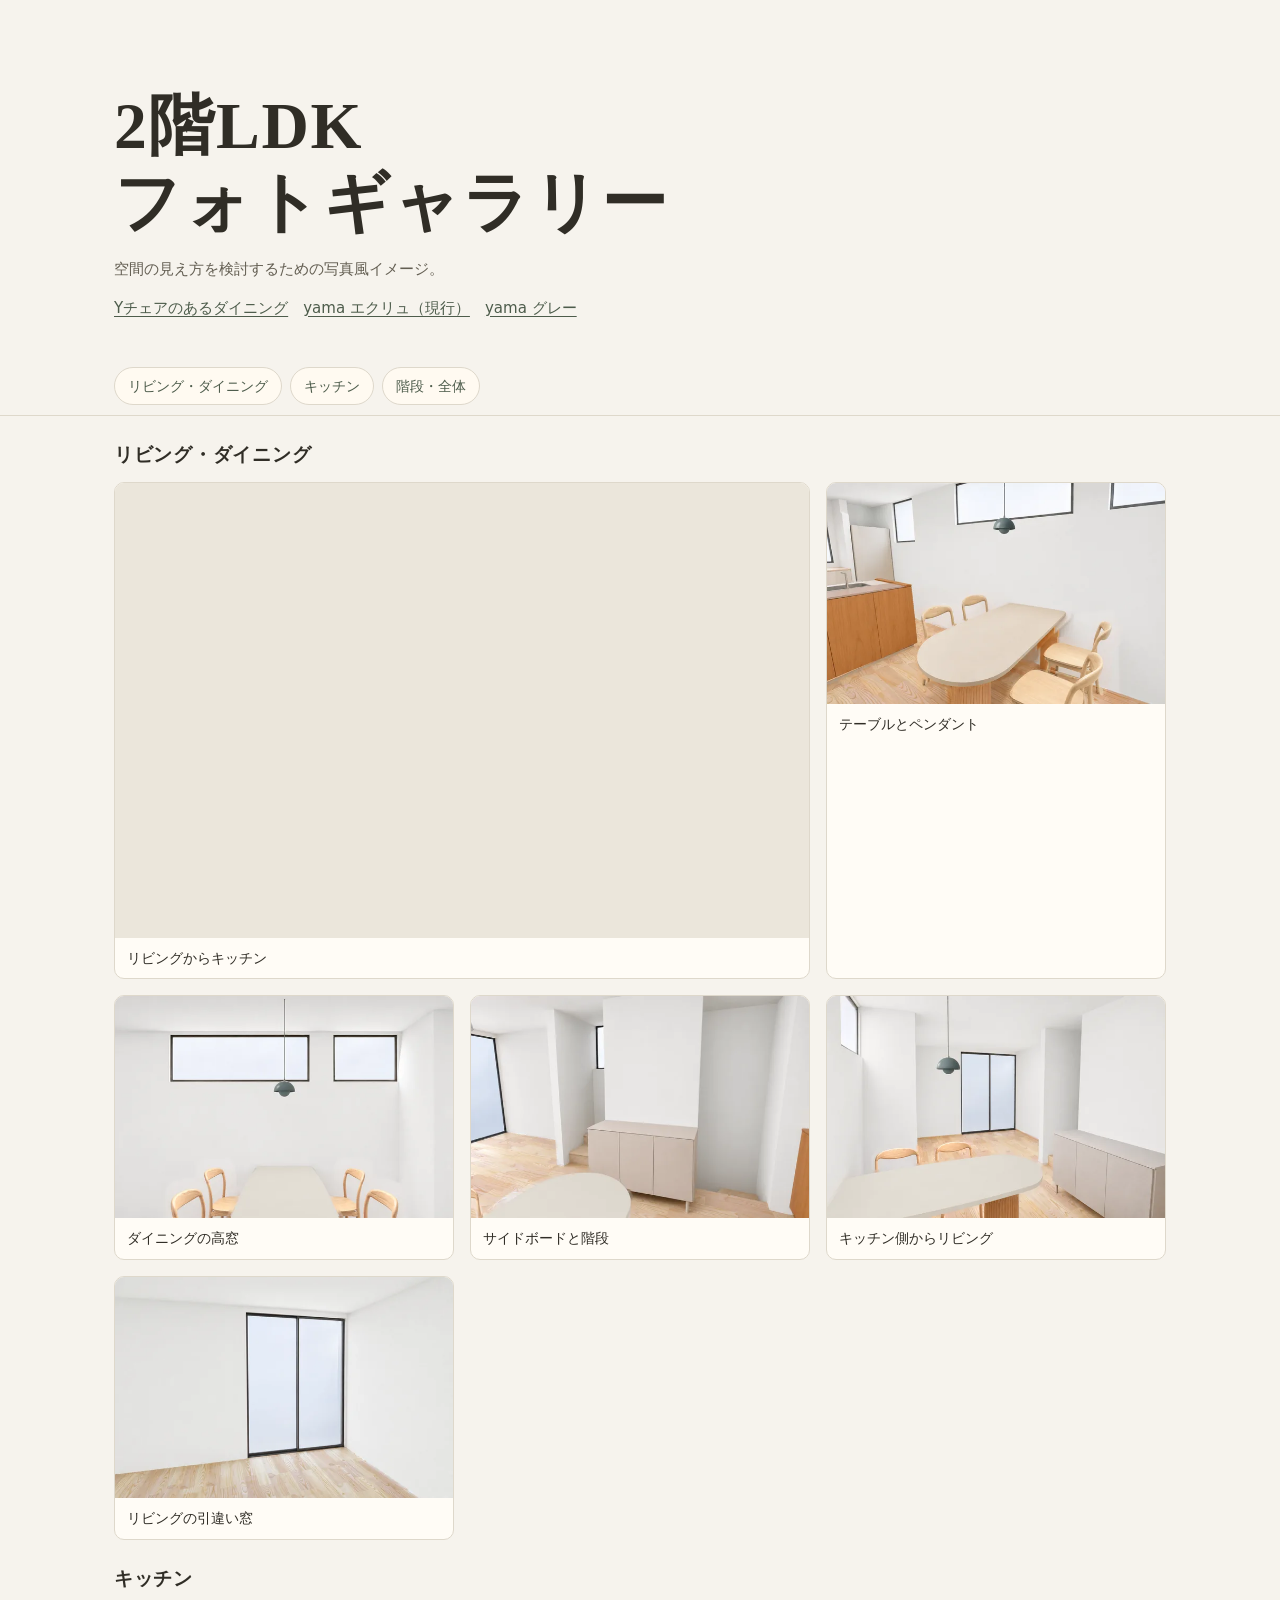
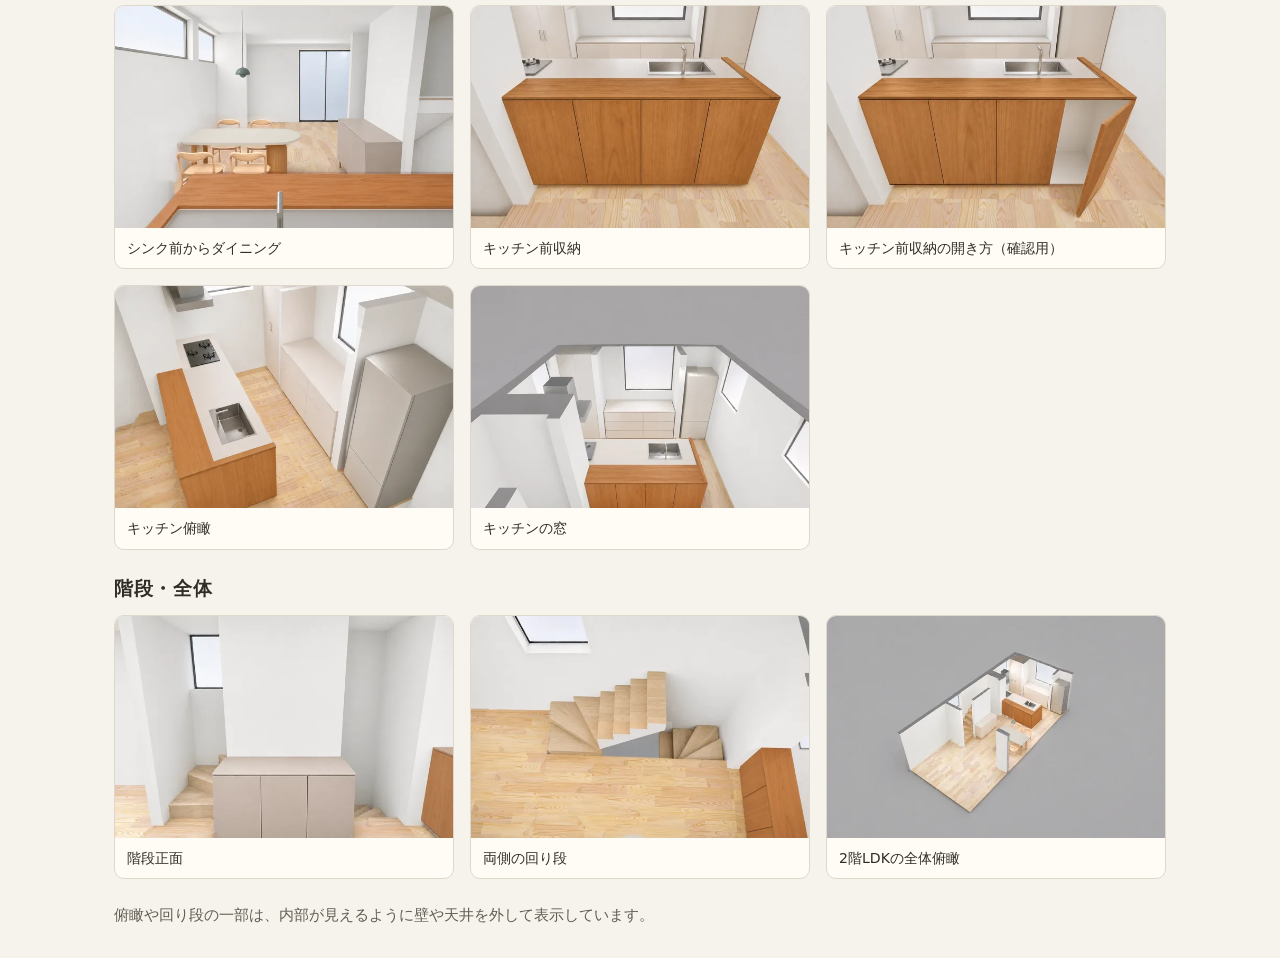
==== index.html @ 82edb45b "ペンダントの材質をエクリュ・グレー各5画角に反映" ====
<!doctype html>
<html lang="ja">
<head>
  <meta charset="utf-8">
  <meta name="viewport" content="width=device-width, initial-scale=1">
  <meta name="description" content="2階LDKの写真風イメージを、リビング・ダイニング、キッチン、階段の視点から見るギャラリー。">
  <meta name="theme-color" content="#f6f3ed">
  <title>2階LDK フォトギャラリー</title>
  <link rel="stylesheet" href="site.css?v=a948c2a">
  <script src="gallery.js" defer></script>
</head>
<body>
  <header class="intro">
    <h1>2階LDK<br>フォトギャラリー</h1>
    <p>空間の見え方を検討するための写真風イメージ。</p>
    <p><a href="y-chair.html">Yチェアのあるダイニング</a>　<a href="yama.html">yama エクリュ（現行）</a>　<a href="yama-gray.html">yama グレー</a></p>
  </header>
  <nav aria-label="ギャラリーの分類">
    <a href="#living">リビング・ダイニング</a>
    <a href="#kitchen">キッチン</a>
    <a href="#stairs">階段・全体</a>
  </nav>
  <main>
    <section id="living" aria-labelledby="living-title"><h2 id="living-title">リビング・ダイニング</h2><div class="cards"><a class="card card--feature" href="images/living.webp?v=220b1ce" data-photo="リビングからキッチン"><img src="images/living-small.webp?v=220b1ce" srcset="images/living-small.webp?v=220b1ce 640w, images/living.webp?v=220b1ce 1440w" sizes="(max-width: 560px) calc(100vw - 32px), (max-width: 850px) 91vw, 700px" width="640" height="420" alt="リビングからキッチン" fetchpriority="high" decoding="async"><span>リビングからキッチン</span></a>
<a class="card" href="images/dining-table.webp?v=220b1ce" data-photo="テーブルとペンダント"><img src="images/dining-table-small.webp?v=220b1ce" srcset="images/dining-table-small.webp?v=220b1ce 640w, images/dining-table.webp?v=220b1ce 1440w" sizes="(max-width: 560px) calc(100vw - 32px), (max-width: 850px) 47vw, 360px" width="640" height="420" alt="テーブルとペンダント" loading="lazy" decoding="async"><span>テーブルとペンダント</span></a>
<a class="card" href="images/dining-windows.webp?v=220b1ce" data-photo="ダイニングの高窓"><img src="images/dining-windows-small.webp?v=220b1ce" srcset="images/dining-windows-small.webp?v=220b1ce 640w, images/dining-windows.webp?v=220b1ce 1440w" sizes="(max-width: 560px) calc(100vw - 32px), (max-width: 850px) 47vw, 360px" width="640" height="420" alt="ダイニングの高窓" loading="lazy" decoding="async"><span>ダイニングの高窓</span></a>
<a class="card" href="images/dining-stairwall.webp?v=a3d32e4" data-photo="サイドボードと階段"><img src="images/dining-stairwall-small.webp?v=a3d32e4" srcset="images/dining-stairwall-small.webp?v=a3d32e4 640w, images/dining-stairwall.webp?v=a3d32e4 1440w" sizes="(max-width: 560px) calc(100vw - 32px), (max-width: 850px) 47vw, 360px" width="640" height="420" alt="サイドボードと階段" loading="lazy" decoding="async"><span>サイドボードと階段</span></a>
<a class="card" href="images/dining-reverse.webp?v=220b1ce" data-photo="キッチン側からリビング"><img src="images/dining-reverse-small.webp?v=220b1ce" srcset="images/dining-reverse-small.webp?v=220b1ce 640w, images/dining-reverse.webp?v=220b1ce 1440w" sizes="(max-width: 560px) calc(100vw - 32px), (max-width: 850px) 47vw, 360px" width="640" height="420" alt="キッチン側からリビング" loading="lazy" decoding="async"><span>キッチン側からリビング</span></a>
<a class="card" href="images/living-window.webp?v=08a12d5" data-photo="リビングの引違い窓"><img src="images/living-window-small.webp?v=08a12d5" srcset="images/living-window-small.webp?v=08a12d5 640w, images/living-window.webp?v=08a12d5 1440w" sizes="(max-width: 560px) calc(100vw - 32px), (max-width: 850px) 47vw, 360px" width="640" height="420" alt="リビングの引違い窓" loading="lazy" decoding="async"><span>リビングの引違い窓</span></a></div></section>
<section id="kitchen" aria-labelledby="kitchen-title"><h2 id="kitchen-title">キッチン</h2><div class="cards"><a class="card" href="images/from-sink.webp?v=220b1ce" data-photo="シンク前からダイニング"><img src="images/from-sink-small.webp?v=220b1ce" srcset="images/from-sink-small.webp?v=220b1ce 640w, images/from-sink.webp?v=220b1ce 1440w" sizes="(max-width: 560px) calc(100vw - 32px), (max-width: 850px) 47vw, 360px" width="640" height="420" alt="シンク前からダイニング" loading="lazy" decoding="async"><span>シンク前からダイニング</span></a>
<a class="card" href="images/front-storage.webp?v=08a12d5" data-photo="キッチン前収納"><img src="images/front-storage-small.webp?v=08a12d5" srcset="images/front-storage-small.webp?v=08a12d5 640w, images/front-storage.webp?v=08a12d5 1440w" sizes="(max-width: 560px) calc(100vw - 32px), (max-width: 850px) 47vw, 360px" width="640" height="420" alt="キッチン前収納" loading="lazy" decoding="async"><span>キッチン前収納</span></a>
<a class="card" href="images/front-storage-open.webp?v=08a12d5" data-photo="キッチン前収納の開き方（確認用）"><img src="images/front-storage-open-small.webp?v=08a12d5" srcset="images/front-storage-open-small.webp?v=08a12d5 640w, images/front-storage-open.webp?v=08a12d5 1440w" sizes="(max-width: 560px) calc(100vw - 32px), (max-width: 850px) 47vw, 360px" width="640" height="420" alt="キッチン前収納の開き方（確認用）" loading="lazy" decoding="async"><span>キッチン前収納の開き方（確認用）</span></a>
<a class="card" href="images/kitchen-overhead.webp?v=08a12d5" data-photo="キッチン俯瞰"><img src="images/kitchen-overhead-small.webp?v=08a12d5" srcset="images/kitchen-overhead-small.webp?v=08a12d5 640w, images/kitchen-overhead.webp?v=08a12d5 1440w" sizes="(max-width: 560px) calc(100vw - 32px), (max-width: 850px) 47vw, 360px" width="640" height="420" alt="キッチン俯瞰" loading="lazy" decoding="async"><span>キッチン俯瞰</span></a>
<a class="card" href="images/kitchen-windows.webp?v=08a12d5" data-photo="キッチンの窓"><img src="images/kitchen-windows-small.webp?v=08a12d5" srcset="images/kitchen-windows-small.webp?v=08a12d5 640w, images/kitchen-windows.webp?v=08a12d5 1440w" sizes="(max-width: 560px) calc(100vw - 32px), (max-width: 850px) 47vw, 360px" width="640" height="420" alt="キッチンの窓" loading="lazy" decoding="async"><span>キッチンの窓</span></a></div></section>
<section id="stairs" aria-labelledby="stairs-title"><h2 id="stairs-title">階段・全体</h2><div class="cards"><a class="card" href="images/stairs-front.webp?v=08a12d5" data-photo="階段正面"><img src="images/stairs-front-small.webp?v=08a12d5" srcset="images/stairs-front-small.webp?v=08a12d5 640w, images/stairs-front.webp?v=08a12d5 1440w" sizes="(max-width: 560px) calc(100vw - 32px), (max-width: 850px) 47vw, 360px" width="640" height="420" alt="階段正面" loading="lazy" decoding="async"><span>階段正面</span></a>
<a class="card" href="images/both-stair-turns.webp?v=a3d32e4" data-photo="両側の回り段"><img src="images/both-stair-turns-small.webp?v=a3d32e4" srcset="images/both-stair-turns-small.webp?v=a3d32e4 640w, images/both-stair-turns.webp?v=a3d32e4 1440w" sizes="(max-width: 560px) calc(100vw - 32px), (max-width: 850px) 47vw, 360px" width="640" height="420" alt="両側の回り段" loading="lazy" decoding="async"><span>両側の回り段</span></a>
<a class="card" href="images/overview.webp?v=a3d32e4" data-photo="2階LDKの全体俯瞰"><img src="images/overview-small.webp?v=a3d32e4" srcset="images/overview-small.webp?v=a3d32e4 640w, images/overview.webp?v=a3d32e4 1440w" sizes="(max-width: 560px) calc(100vw - 32px), (max-width: 850px) 47vw, 360px" width="640" height="420" alt="2階LDKの全体俯瞰" loading="lazy" decoding="async"><span>2階LDKの全体俯瞰</span></a></div></section>
  </main>
  <footer>俯瞰や回り段の一部は、内部が見えるように壁や天井を外して表示しています。</footer>
  <dialog aria-labelledby="photo-title">
    <div class="lightbox-top">
      <h2 id="photo-title"></h2>
      <button type="button" id="close" aria-label="画像を閉じる" autofocus>閉じる</button>
    </div>
    <img id="large" alt="">
    <div class="lightbox-controls">
      <button type="button" id="prev" aria-label="前の画像">‹ 前へ</button>
      <output id="counter" aria-live="polite"></output>
      <button type="button" id="next" aria-label="次の画像">次へ ›</button>
    </div>
  </dialog>
</body>
</html>
---- site.css ----
:root{color-scheme:light;--paper:#f6f3ed;--ink:#302d26;--muted:#635e52;--line:#ded8cb;--accent:#4d5c4b}
*{box-sizing:border-box}
html{scroll-padding-top:75px}
body{margin:0;background:var(--paper);color:var(--ink);font:16px/1.6 system-ui,sans-serif}
.intro,main,footer{max-width:1140px;margin:auto;padding-inline:clamp(16px,4vw,44px)}
.intro{padding-top:clamp(32px,7.5vw,88px);padding-bottom:22px}
h1{font-family:"Yu Mincho","Hiragino Mincho ProN",serif;font-weight:600;font-size:clamp(2.1rem,6vw,4.1rem);line-height:1.17;letter-spacing:.025em;margin:0}
.intro p,footer{color:var(--muted);font-size:.94rem}
nav{position:sticky;top:0;z-index:1;padding:10px max(16px,calc((100vw - 1052px)/2));display:flex;gap:8px;overflow:auto;background:var(--paper);border-bottom:1px solid var(--line)}
nav a{color:var(--accent);background:#fffaf1;border:1px solid var(--line);padding:8px 13px;border-radius:999px;text-decoration:none;white-space:nowrap;font-size:.85rem;line-height:1.5}
nav a:hover,nav a:focus-visible{border-color:var(--accent)}
section{margin-top:24px}
section h2{font-size:1.16rem;letter-spacing:.04em;margin:0 0 12px}
.cards{display:grid;grid-template-columns:repeat(3,minmax(0,1fr));gap:16px}
.card{display:block;overflow:hidden;border:1px solid var(--line);border-radius:10px;background:#fffcf6;color:inherit;text-decoration:none}
.card--feature{grid-column:span 2}
.card img{display:block;width:100%;height:auto;aspect-ratio:1.525;object-fit:cover;background:#ebe6db}
.card span{display:block;padding:9px 12px;font-size:.88rem}
.card:hover,.card:focus-visible{outline:2px solid var(--accent);outline-offset:2px}
footer{padding-top:24px;padding-bottom:30px}
dialog{width:min(98vw,1100px);max-width:none;max-height:100dvh;background:#24231f;color:#fff;padding:12px;border:0;border-radius:10px}
dialog::backdrop{background:#1a1916dc}
.lightbox-top,.lightbox-controls{display:flex;align-items:center;justify-content:space-between;gap:10px}
.lightbox-top h2{font-size:1rem;margin:0}
#large{display:block;max-width:100%;max-height:calc(100dvh - 128px);width:auto;height:auto;margin:8px auto;object-fit:contain}
dialog button{padding:9px 13px;min-height:44px;border:1px solid #77736a;border-radius:6px;background:#383631;color:white;font:inherit;cursor:pointer}
dialog button:focus-visible{outline:2px solid white;outline-offset:2px}
@media(max-width:850px){.cards{grid-template-columns:repeat(2,minmax(0,1fr))}}
@media(max-width:560px){.cards{grid-template-columns:1fr;gap:12px}.card--feature{grid-column:auto}nav a{padding-inline:9px}}
.intro a{color:var(--accent);text-underline-offset:3px}
@media(min-width:561px){.cards--comparison{grid-template-columns:repeat(2,minmax(0,1fr))}}
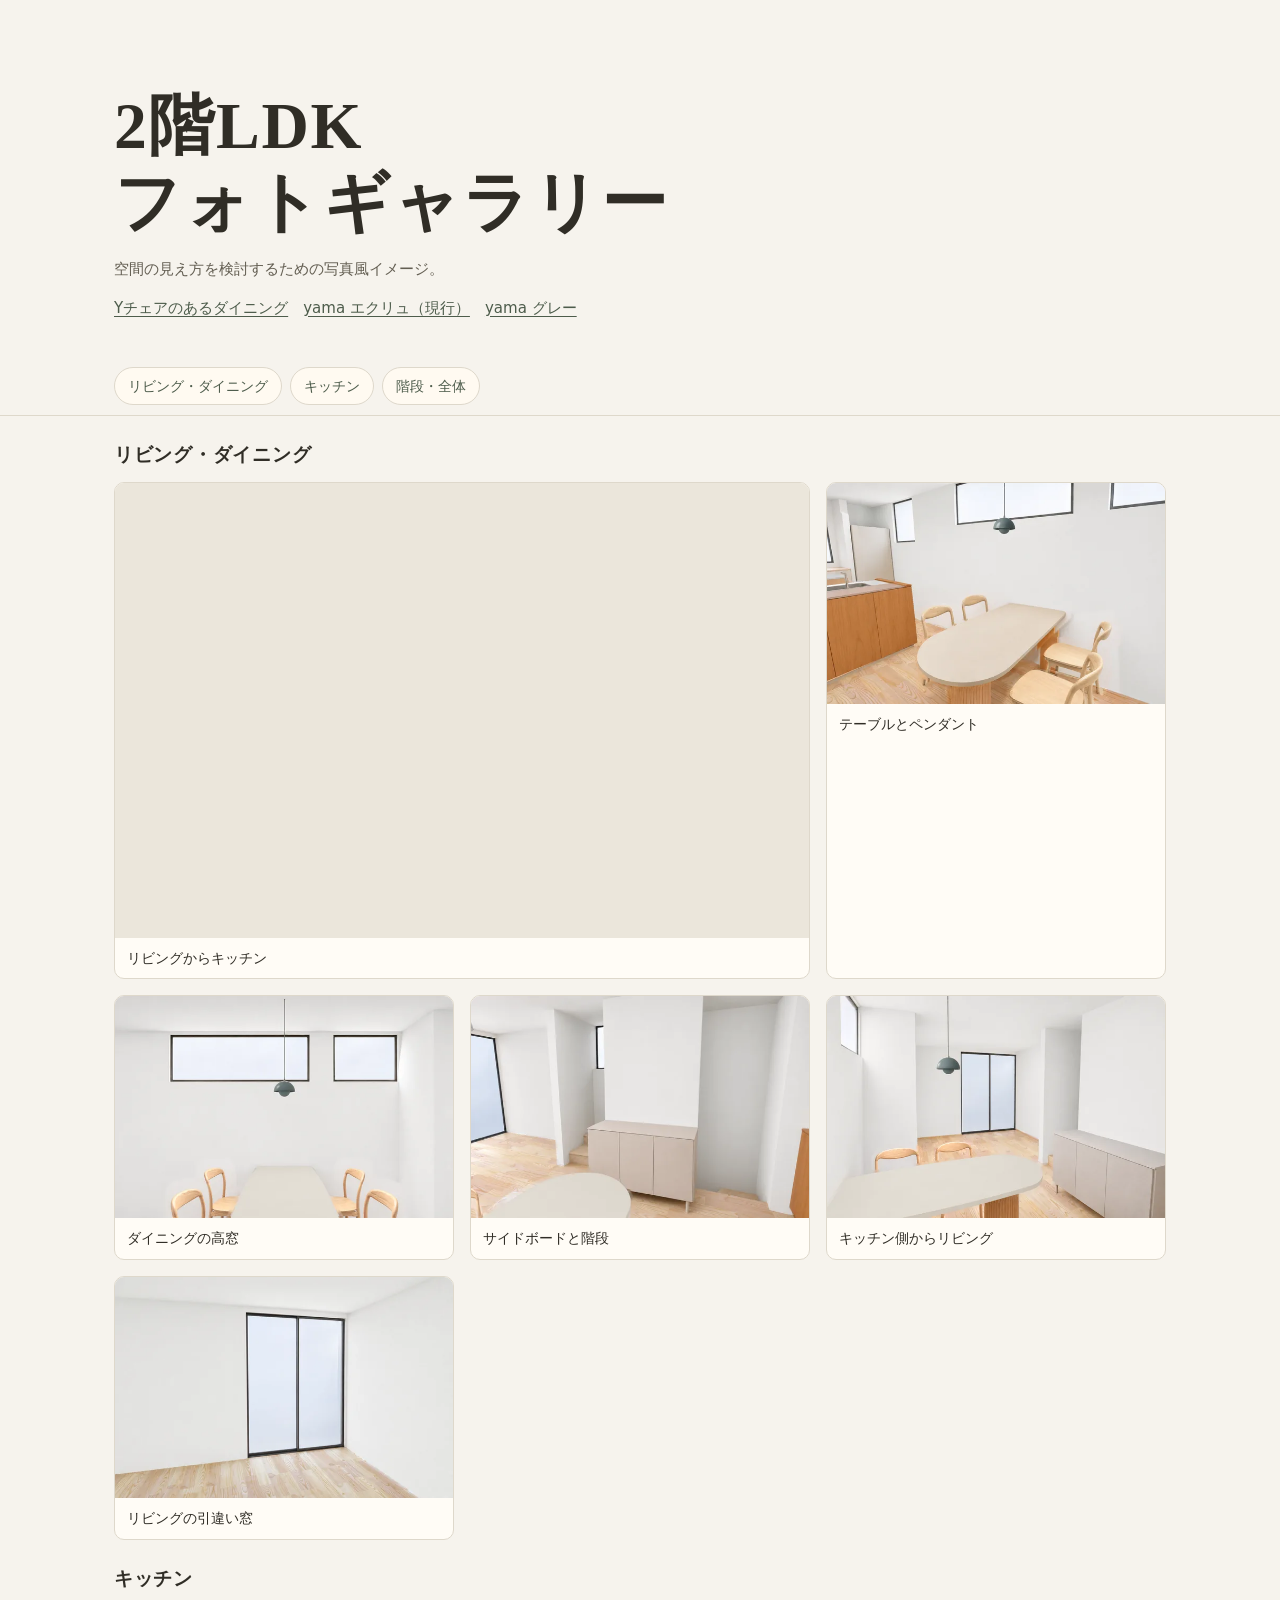
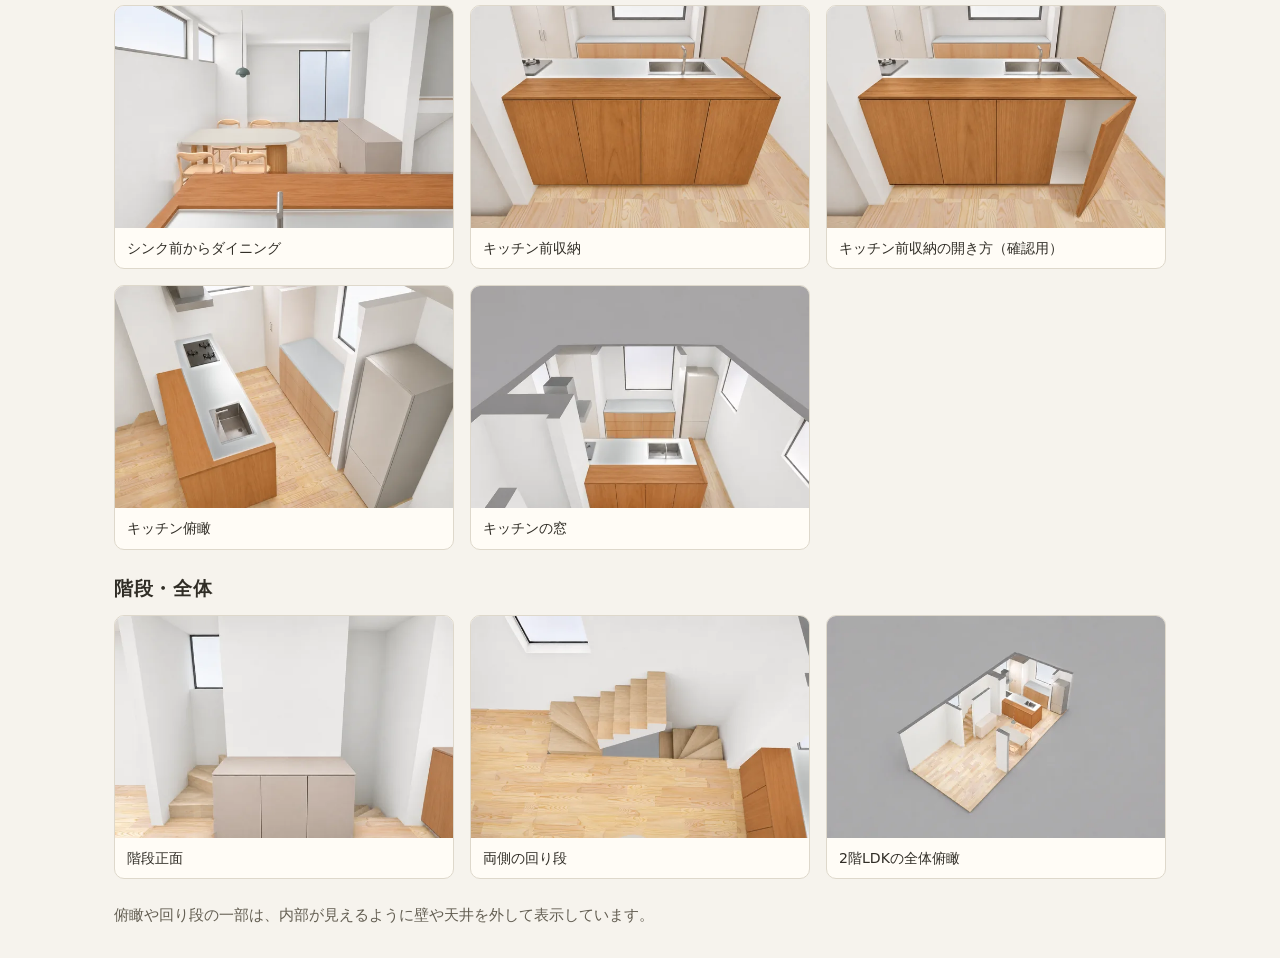
==== commit 593db0b2: "カップボード前板とステンレス天板を13枚の写真に反映" ====
--- a/index.html
+++ b/index.html
@@ -21,20 +21,20 @@
     <a href="#stairs">階段・全体</a>
   </nav>
   <main>
-    <section id="living" aria-labelledby="living-title"><h2 id="living-title">リビング・ダイニング</h2><div class="cards"><a class="card card--feature" href="images/living.webp?v=220b1ce" data-photo="リビングからキッチン"><img src="images/living-small.webp?v=220b1ce" srcset="images/living-small.webp?v=220b1ce 640w, images/living.webp?v=220b1ce 1440w" sizes="(max-width: 560px) calc(100vw - 32px), (max-width: 850px) 91vw, 700px" width="640" height="420" alt="リビングからキッチン" fetchpriority="high" decoding="async"><span>リビングからキッチン</span></a>
-<a class="card" href="images/dining-table.webp?v=220b1ce" data-photo="テーブルとペンダント"><img src="images/dining-table-small.webp?v=220b1ce" srcset="images/dining-table-small.webp?v=220b1ce 640w, images/dining-table.webp?v=220b1ce 1440w" sizes="(max-width: 560px) calc(100vw - 32px), (max-width: 850px) 47vw, 360px" width="640" height="420" alt="テーブルとペンダント" loading="lazy" decoding="async"><span>テーブルとペンダント</span></a>
+    <section id="living" aria-labelledby="living-title"><h2 id="living-title">リビング・ダイニング</h2><div class="cards"><a class="card card--feature" href="images/living.webp?v=4260cea" data-photo="リビングからキッチン"><img src="images/living-small.webp?v=4260cea" srcset="images/living-small.webp?v=4260cea 640w, images/living.webp?v=4260cea 1440w" sizes="(max-width: 560px) calc(100vw - 32px), (max-width: 850px) 91vw, 700px" width="640" height="420" alt="リビングからキッチン" fetchpriority="high" decoding="async"><span>リビングからキッチン</span></a>
+<a class="card" href="images/dining-table.webp?v=4260cea" data-photo="テーブルとペンダント"><img src="images/dining-table-small.webp?v=4260cea" srcset="images/dining-table-small.webp?v=4260cea 640w, images/dining-table.webp?v=4260cea 1440w" sizes="(max-width: 560px) calc(100vw - 32px), (max-width: 850px) 47vw, 360px" width="640" height="420" alt="テーブルとペンダント" loading="lazy" decoding="async"><span>テーブルとペンダント</span></a>
 <a class="card" href="images/dining-windows.webp?v=220b1ce" data-photo="ダイニングの高窓"><img src="images/dining-windows-small.webp?v=220b1ce" srcset="images/dining-windows-small.webp?v=220b1ce 640w, images/dining-windows.webp?v=220b1ce 1440w" sizes="(max-width: 560px) calc(100vw - 32px), (max-width: 850px) 47vw, 360px" width="640" height="420" alt="ダイニングの高窓" loading="lazy" decoding="async"><span>ダイニングの高窓</span></a>
 <a class="card" href="images/dining-stairwall.webp?v=a3d32e4" data-photo="サイドボードと階段"><img src="images/dining-stairwall-small.webp?v=a3d32e4" srcset="images/dining-stairwall-small.webp?v=a3d32e4 640w, images/dining-stairwall.webp?v=a3d32e4 1440w" sizes="(max-width: 560px) calc(100vw - 32px), (max-width: 850px) 47vw, 360px" width="640" height="420" alt="サイドボードと階段" loading="lazy" decoding="async"><span>サイドボードと階段</span></a>
 <a class="card" href="images/dining-reverse.webp?v=220b1ce" data-photo="キッチン側からリビング"><img src="images/dining-reverse-small.webp?v=220b1ce" srcset="images/dining-reverse-small.webp?v=220b1ce 640w, images/dining-reverse.webp?v=220b1ce 1440w" sizes="(max-width: 560px) calc(100vw - 32px), (max-width: 850px) 47vw, 360px" width="640" height="420" alt="キッチン側からリビング" loading="lazy" decoding="async"><span>キッチン側からリビング</span></a>
 <a class="card" href="images/living-window.webp?v=08a12d5" data-photo="リビングの引違い窓"><img src="images/living-window-small.webp?v=08a12d5" srcset="images/living-window-small.webp?v=08a12d5 640w, images/living-window.webp?v=08a12d5 1440w" sizes="(max-width: 560px) calc(100vw - 32px), (max-width: 850px) 47vw, 360px" width="640" height="420" alt="リビングの引違い窓" loading="lazy" decoding="async"><span>リビングの引違い窓</span></a></div></section>
-<section id="kitchen" aria-labelledby="kitchen-title"><h2 id="kitchen-title">キッチン</h2><div class="cards"><a class="card" href="images/from-sink.webp?v=220b1ce" data-photo="シンク前からダイニング"><img src="images/from-sink-small.webp?v=220b1ce" srcset="images/from-sink-small.webp?v=220b1ce 640w, images/from-sink.webp?v=220b1ce 1440w" sizes="(max-width: 560px) calc(100vw - 32px), (max-width: 850px) 47vw, 360px" width="640" height="420" alt="シンク前からダイニング" loading="lazy" decoding="async"><span>シンク前からダイニング</span></a>
-<a class="card" href="images/front-storage.webp?v=08a12d5" data-photo="キッチン前収納"><img src="images/front-storage-small.webp?v=08a12d5" srcset="images/front-storage-small.webp?v=08a12d5 640w, images/front-storage.webp?v=08a12d5 1440w" sizes="(max-width: 560px) calc(100vw - 32px), (max-width: 850px) 47vw, 360px" width="640" height="420" alt="キッチン前収納" loading="lazy" decoding="async"><span>キッチン前収納</span></a>
-<a class="card" href="images/front-storage-open.webp?v=08a12d5" data-photo="キッチン前収納の開き方（確認用）"><img src="images/front-storage-open-small.webp?v=08a12d5" srcset="images/front-storage-open-small.webp?v=08a12d5 640w, images/front-storage-open.webp?v=08a12d5 1440w" sizes="(max-width: 560px) calc(100vw - 32px), (max-width: 850px) 47vw, 360px" width="640" height="420" alt="キッチン前収納の開き方（確認用）" loading="lazy" decoding="async"><span>キッチン前収納の開き方（確認用）</span></a>
-<a class="card" href="images/kitchen-overhead.webp?v=08a12d5" data-photo="キッチン俯瞰"><img src="images/kitchen-overhead-small.webp?v=08a12d5" srcset="images/kitchen-overhead-small.webp?v=08a12d5 640w, images/kitchen-overhead.webp?v=08a12d5 1440w" sizes="(max-width: 560px) calc(100vw - 32px), (max-width: 850px) 47vw, 360px" width="640" height="420" alt="キッチン俯瞰" loading="lazy" decoding="async"><span>キッチン俯瞰</span></a>
-<a class="card" href="images/kitchen-windows.webp?v=08a12d5" data-photo="キッチンの窓"><img src="images/kitchen-windows-small.webp?v=08a12d5" srcset="images/kitchen-windows-small.webp?v=08a12d5 640w, images/kitchen-windows.webp?v=08a12d5 1440w" sizes="(max-width: 560px) calc(100vw - 32px), (max-width: 850px) 47vw, 360px" width="640" height="420" alt="キッチンの窓" loading="lazy" decoding="async"><span>キッチンの窓</span></a></div></section>
+<section id="kitchen" aria-labelledby="kitchen-title"><h2 id="kitchen-title">キッチン</h2><div class="cards"><a class="card" href="images/from-sink.webp?v=4260cea" data-photo="シンク前からダイニング"><img src="images/from-sink-small.webp?v=4260cea" srcset="images/from-sink-small.webp?v=4260cea 640w, images/from-sink.webp?v=4260cea 1440w" sizes="(max-width: 560px) calc(100vw - 32px), (max-width: 850px) 47vw, 360px" width="640" height="420" alt="シンク前からダイニング" loading="lazy" decoding="async"><span>シンク前からダイニング</span></a>
+<a class="card" href="images/front-storage.webp?v=4260cea" data-photo="キッチン前収納"><img src="images/front-storage-small.webp?v=4260cea" srcset="images/front-storage-small.webp?v=4260cea 640w, images/front-storage.webp?v=4260cea 1440w" sizes="(max-width: 560px) calc(100vw - 32px), (max-width: 850px) 47vw, 360px" width="640" height="420" alt="キッチン前収納" loading="lazy" decoding="async"><span>キッチン前収納</span></a>
+<a class="card" href="images/front-storage-open.webp?v=4260cea" data-photo="キッチン前収納の開き方（確認用）"><img src="images/front-storage-open-small.webp?v=4260cea" srcset="images/front-storage-open-small.webp?v=4260cea 640w, images/front-storage-open.webp?v=4260cea 1440w" sizes="(max-width: 560px) calc(100vw - 32px), (max-width: 850px) 47vw, 360px" width="640" height="420" alt="キッチン前収納の開き方（確認用）" loading="lazy" decoding="async"><span>キッチン前収納の開き方（確認用）</span></a>
+<a class="card" href="images/kitchen-overhead.webp?v=4260cea" data-photo="キッチン俯瞰"><img src="images/kitchen-overhead-small.webp?v=4260cea" srcset="images/kitchen-overhead-small.webp?v=4260cea 640w, images/kitchen-overhead.webp?v=4260cea 1440w" sizes="(max-width: 560px) calc(100vw - 32px), (max-width: 850px) 47vw, 360px" width="640" height="420" alt="キッチン俯瞰" loading="lazy" decoding="async"><span>キッチン俯瞰</span></a>
+<a class="card" href="images/kitchen-windows.webp?v=4260cea" data-photo="キッチンの窓"><img src="images/kitchen-windows-small.webp?v=4260cea" srcset="images/kitchen-windows-small.webp?v=4260cea 640w, images/kitchen-windows.webp?v=4260cea 1440w" sizes="(max-width: 560px) calc(100vw - 32px), (max-width: 850px) 47vw, 360px" width="640" height="420" alt="キッチンの窓" loading="lazy" decoding="async"><span>キッチンの窓</span></a></div></section>
 <section id="stairs" aria-labelledby="stairs-title"><h2 id="stairs-title">階段・全体</h2><div class="cards"><a class="card" href="images/stairs-front.webp?v=08a12d5" data-photo="階段正面"><img src="images/stairs-front-small.webp?v=08a12d5" srcset="images/stairs-front-small.webp?v=08a12d5 640w, images/stairs-front.webp?v=08a12d5 1440w" sizes="(max-width: 560px) calc(100vw - 32px), (max-width: 850px) 47vw, 360px" width="640" height="420" alt="階段正面" loading="lazy" decoding="async"><span>階段正面</span></a>
-<a class="card" href="images/both-stair-turns.webp?v=a3d32e4" data-photo="両側の回り段"><img src="images/both-stair-turns-small.webp?v=a3d32e4" srcset="images/both-stair-turns-small.webp?v=a3d32e4 640w, images/both-stair-turns.webp?v=a3d32e4 1440w" sizes="(max-width: 560px) calc(100vw - 32px), (max-width: 850px) 47vw, 360px" width="640" height="420" alt="両側の回り段" loading="lazy" decoding="async"><span>両側の回り段</span></a>
-<a class="card" href="images/overview.webp?v=a3d32e4" data-photo="2階LDKの全体俯瞰"><img src="images/overview-small.webp?v=a3d32e4" srcset="images/overview-small.webp?v=a3d32e4 640w, images/overview.webp?v=a3d32e4 1440w" sizes="(max-width: 560px) calc(100vw - 32px), (max-width: 850px) 47vw, 360px" width="640" height="420" alt="2階LDKの全体俯瞰" loading="lazy" decoding="async"><span>2階LDKの全体俯瞰</span></a></div></section>
+<a class="card" href="images/both-stair-turns.webp?v=4260cea" data-photo="両側の回り段"><img src="images/both-stair-turns-small.webp?v=4260cea" srcset="images/both-stair-turns-small.webp?v=4260cea 640w, images/both-stair-turns.webp?v=4260cea 1440w" sizes="(max-width: 560px) calc(100vw - 32px), (max-width: 850px) 47vw, 360px" width="640" height="420" alt="両側の回り段" loading="lazy" decoding="async"><span>両側の回り段</span></a>
+<a class="card" href="images/overview.webp?v=4260cea" data-photo="2階LDKの全体俯瞰"><img src="images/overview-small.webp?v=4260cea" srcset="images/overview-small.webp?v=4260cea 640w, images/overview.webp?v=4260cea 1440w" sizes="(max-width: 560px) calc(100vw - 32px), (max-width: 850px) 47vw, 360px" width="640" height="420" alt="2階LDKの全体俯瞰" loading="lazy" decoding="async"><span>2階LDKの全体俯瞰</span></a></div></section>
   </main>
   <footer>俯瞰や回り段の一部は、内部が見えるように壁や天井を外して表示しています。</footer>
   <dialog aria-labelledby="photo-title">
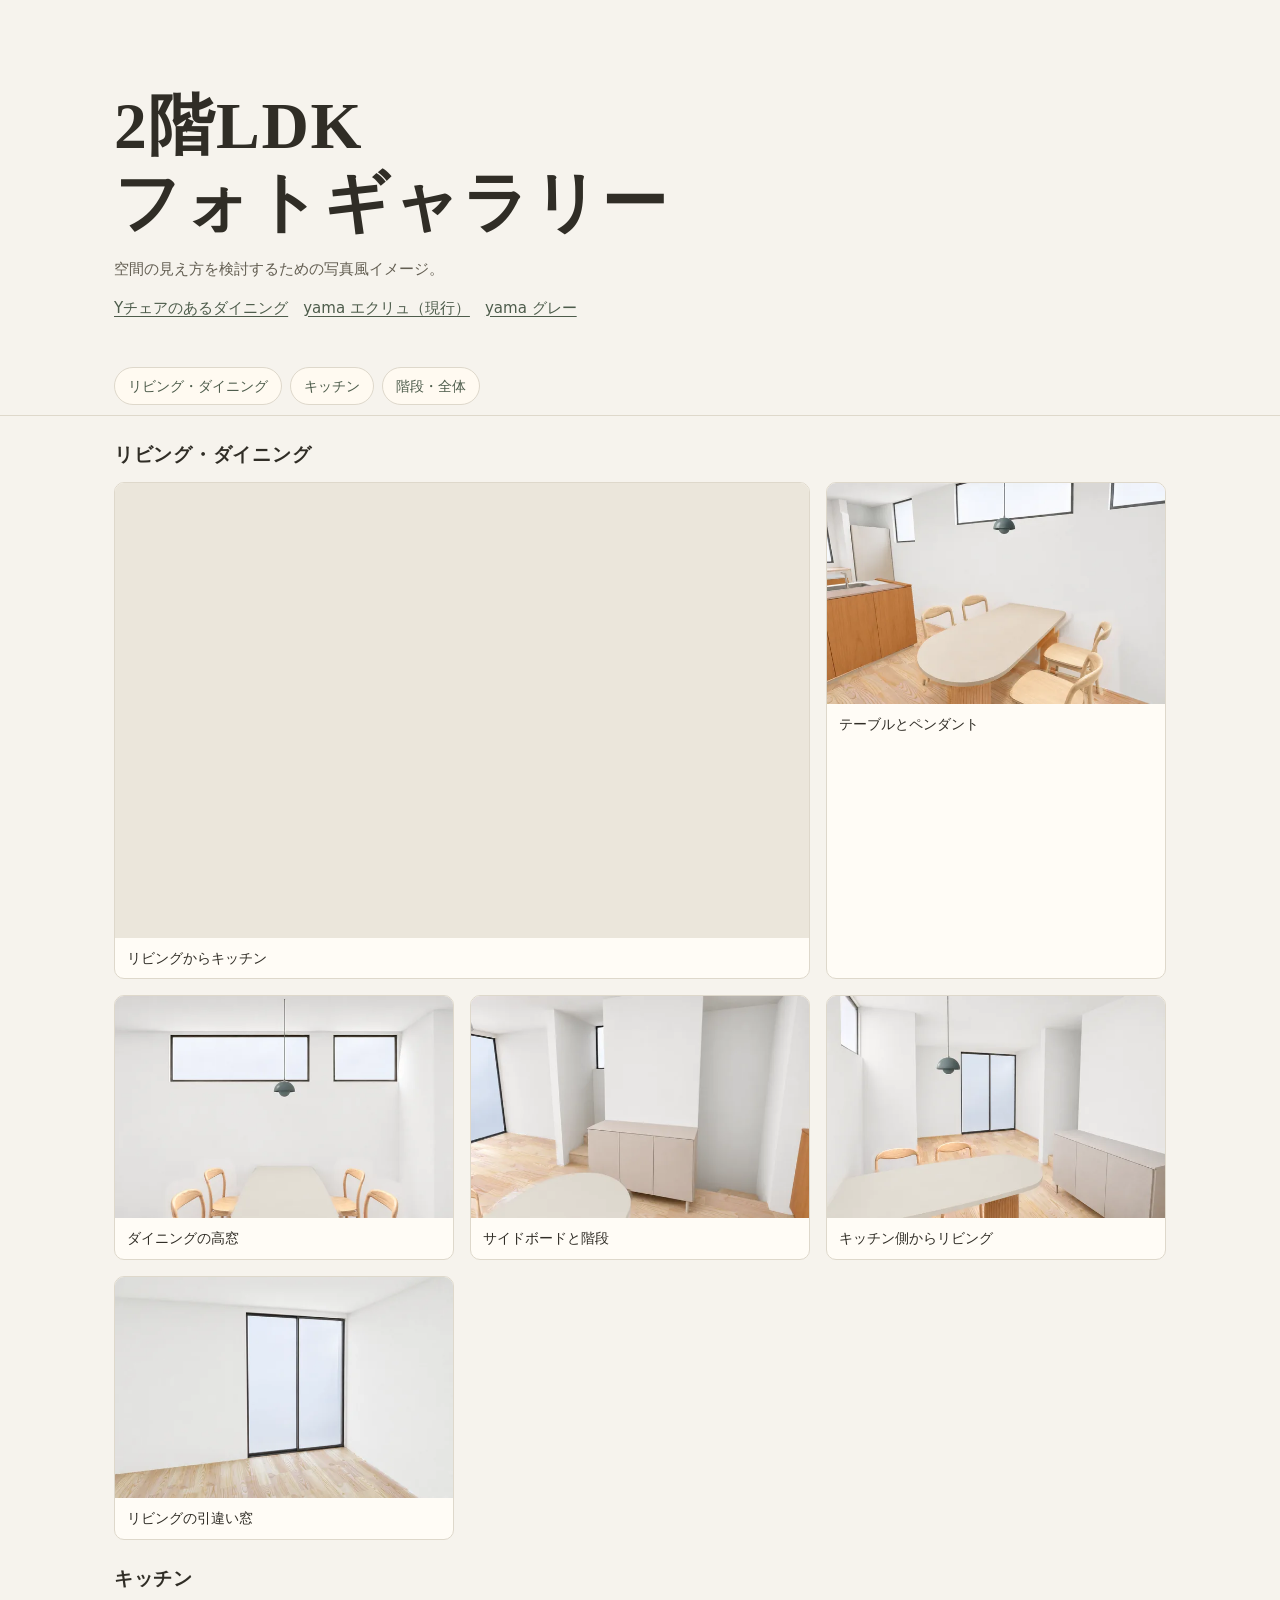
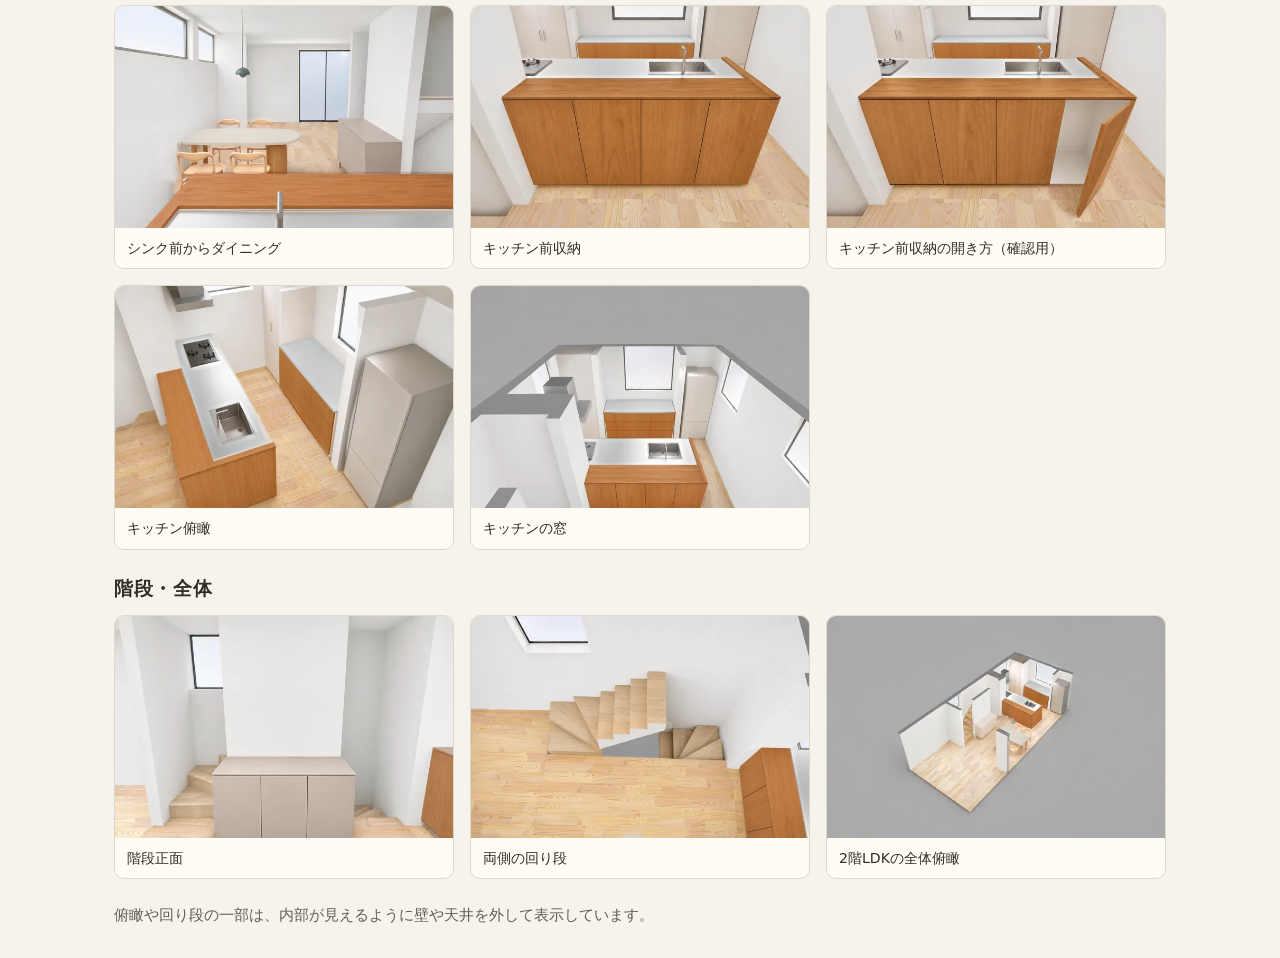
==== commit c420b2cc: "引き出し前板の木色をキッチン前収納に合わせる" ====
--- a/index.html
+++ b/index.html
@@ -21,20 +21,20 @@
     <a href="#stairs">階段・全体</a>
   </nav>
   <main>
-    <section id="living" aria-labelledby="living-title"><h2 id="living-title">リビング・ダイニング</h2><div class="cards"><a class="card card--feature" href="images/living.webp?v=4260cea" data-photo="リビングからキッチン"><img src="images/living-small.webp?v=4260cea" srcset="images/living-small.webp?v=4260cea 640w, images/living.webp?v=4260cea 1440w" sizes="(max-width: 560px) calc(100vw - 32px), (max-width: 850px) 91vw, 700px" width="640" height="420" alt="リビングからキッチン" fetchpriority="high" decoding="async"><span>リビングからキッチン</span></a>
-<a class="card" href="images/dining-table.webp?v=4260cea" data-photo="テーブルとペンダント"><img src="images/dining-table-small.webp?v=4260cea" srcset="images/dining-table-small.webp?v=4260cea 640w, images/dining-table.webp?v=4260cea 1440w" sizes="(max-width: 560px) calc(100vw - 32px), (max-width: 850px) 47vw, 360px" width="640" height="420" alt="テーブルとペンダント" loading="lazy" decoding="async"><span>テーブルとペンダント</span></a>
+    <section id="living" aria-labelledby="living-title"><h2 id="living-title">リビング・ダイニング</h2><div class="cards"><a class="card card--feature" href="images/living.webp?v=4200cea" data-photo="リビングからキッチン"><img src="images/living-small.webp?v=4200cea" srcset="images/living-small.webp?v=4200cea 640w, images/living.webp?v=4200cea 1440w" sizes="(max-width: 560px) calc(100vw - 32px), (max-width: 850px) 91vw, 700px" width="640" height="420" alt="リビングからキッチン" fetchpriority="high" decoding="async"><span>リビングからキッチン</span></a>
+<a class="card" href="images/dining-table.webp?v=4200cea" data-photo="テーブルとペンダント"><img src="images/dining-table-small.webp?v=4200cea" srcset="images/dining-table-small.webp?v=4200cea 640w, images/dining-table.webp?v=4200cea 1440w" sizes="(max-width: 560px) calc(100vw - 32px), (max-width: 850px) 47vw, 360px" width="640" height="420" alt="テーブルとペンダント" loading="lazy" decoding="async"><span>テーブルとペンダント</span></a>
 <a class="card" href="images/dining-windows.webp?v=220b1ce" data-photo="ダイニングの高窓"><img src="images/dining-windows-small.webp?v=220b1ce" srcset="images/dining-windows-small.webp?v=220b1ce 640w, images/dining-windows.webp?v=220b1ce 1440w" sizes="(max-width: 560px) calc(100vw - 32px), (max-width: 850px) 47vw, 360px" width="640" height="420" alt="ダイニングの高窓" loading="lazy" decoding="async"><span>ダイニングの高窓</span></a>
 <a class="card" href="images/dining-stairwall.webp?v=a3d32e4" data-photo="サイドボードと階段"><img src="images/dining-stairwall-small.webp?v=a3d32e4" srcset="images/dining-stairwall-small.webp?v=a3d32e4 640w, images/dining-stairwall.webp?v=a3d32e4 1440w" sizes="(max-width: 560px) calc(100vw - 32px), (max-width: 850px) 47vw, 360px" width="640" height="420" alt="サイドボードと階段" loading="lazy" decoding="async"><span>サイドボードと階段</span></a>
 <a class="card" href="images/dining-reverse.webp?v=220b1ce" data-photo="キッチン側からリビング"><img src="images/dining-reverse-small.webp?v=220b1ce" srcset="images/dining-reverse-small.webp?v=220b1ce 640w, images/dining-reverse.webp?v=220b1ce 1440w" sizes="(max-width: 560px) calc(100vw - 32px), (max-width: 850px) 47vw, 360px" width="640" height="420" alt="キッチン側からリビング" loading="lazy" decoding="async"><span>キッチン側からリビング</span></a>
 <a class="card" href="images/living-window.webp?v=08a12d5" data-photo="リビングの引違い窓"><img src="images/living-window-small.webp?v=08a12d5" srcset="images/living-window-small.webp?v=08a12d5 640w, images/living-window.webp?v=08a12d5 1440w" sizes="(max-width: 560px) calc(100vw - 32px), (max-width: 850px) 47vw, 360px" width="640" height="420" alt="リビングの引違い窓" loading="lazy" decoding="async"><span>リビングの引違い窓</span></a></div></section>
 <section id="kitchen" aria-labelledby="kitchen-title"><h2 id="kitchen-title">キッチン</h2><div class="cards"><a class="card" href="images/from-sink.webp?v=4260cea" data-photo="シンク前からダイニング"><img src="images/from-sink-small.webp?v=4260cea" srcset="images/from-sink-small.webp?v=4260cea 640w, images/from-sink.webp?v=4260cea 1440w" sizes="(max-width: 560px) calc(100vw - 32px), (max-width: 850px) 47vw, 360px" width="640" height="420" alt="シンク前からダイニング" loading="lazy" decoding="async"><span>シンク前からダイニング</span></a>
-<a class="card" href="images/front-storage.webp?v=4260cea" data-photo="キッチン前収納"><img src="images/front-storage-small.webp?v=4260cea" srcset="images/front-storage-small.webp?v=4260cea 640w, images/front-storage.webp?v=4260cea 1440w" sizes="(max-width: 560px) calc(100vw - 32px), (max-width: 850px) 47vw, 360px" width="640" height="420" alt="キッチン前収納" loading="lazy" decoding="async"><span>キッチン前収納</span></a>
-<a class="card" href="images/front-storage-open.webp?v=4260cea" data-photo="キッチン前収納の開き方（確認用）"><img src="images/front-storage-open-small.webp?v=4260cea" srcset="images/front-storage-open-small.webp?v=4260cea 640w, images/front-storage-open.webp?v=4260cea 1440w" sizes="(max-width: 560px) calc(100vw - 32px), (max-width: 850px) 47vw, 360px" width="640" height="420" alt="キッチン前収納の開き方（確認用）" loading="lazy" decoding="async"><span>キッチン前収納の開き方（確認用）</span></a>
-<a class="card" href="images/kitchen-overhead.webp?v=4260cea" data-photo="キッチン俯瞰"><img src="images/kitchen-overhead-small.webp?v=4260cea" srcset="images/kitchen-overhead-small.webp?v=4260cea 640w, images/kitchen-overhead.webp?v=4260cea 1440w" sizes="(max-width: 560px) calc(100vw - 32px), (max-width: 850px) 47vw, 360px" width="640" height="420" alt="キッチン俯瞰" loading="lazy" decoding="async"><span>キッチン俯瞰</span></a>
-<a class="card" href="images/kitchen-windows.webp?v=4260cea" data-photo="キッチンの窓"><img src="images/kitchen-windows-small.webp?v=4260cea" srcset="images/kitchen-windows-small.webp?v=4260cea 640w, images/kitchen-windows.webp?v=4260cea 1440w" sizes="(max-width: 560px) calc(100vw - 32px), (max-width: 850px) 47vw, 360px" width="640" height="420" alt="キッチンの窓" loading="lazy" decoding="async"><span>キッチンの窓</span></a></div></section>
+<a class="card" href="images/front-storage.webp?v=4200cea" data-photo="キッチン前収納"><img src="images/front-storage-small.webp?v=4200cea" srcset="images/front-storage-small.webp?v=4200cea 640w, images/front-storage.webp?v=4200cea 1440w" sizes="(max-width: 560px) calc(100vw - 32px), (max-width: 850px) 47vw, 360px" width="640" height="420" alt="キッチン前収納" loading="lazy" decoding="async"><span>キッチン前収納</span></a>
+<a class="card" href="images/front-storage-open.webp?v=4200cea" data-photo="キッチン前収納の開き方（確認用）"><img src="images/front-storage-open-small.webp?v=4200cea" srcset="images/front-storage-open-small.webp?v=4200cea 640w, images/front-storage-open.webp?v=4200cea 1440w" sizes="(max-width: 560px) calc(100vw - 32px), (max-width: 850px) 47vw, 360px" width="640" height="420" alt="キッチン前収納の開き方（確認用）" loading="lazy" decoding="async"><span>キッチン前収納の開き方（確認用）</span></a>
+<a class="card" href="images/kitchen-overhead.webp?v=4200cea" data-photo="キッチン俯瞰"><img src="images/kitchen-overhead-small.webp?v=4200cea" srcset="images/kitchen-overhead-small.webp?v=4200cea 640w, images/kitchen-overhead.webp?v=4200cea 1440w" sizes="(max-width: 560px) calc(100vw - 32px), (max-width: 850px) 47vw, 360px" width="640" height="420" alt="キッチン俯瞰" loading="lazy" decoding="async"><span>キッチン俯瞰</span></a>
+<a class="card" href="images/kitchen-windows.webp?v=4200cea" data-photo="キッチンの窓"><img src="images/kitchen-windows-small.webp?v=4200cea" srcset="images/kitchen-windows-small.webp?v=4200cea 640w, images/kitchen-windows.webp?v=4200cea 1440w" sizes="(max-width: 560px) calc(100vw - 32px), (max-width: 850px) 47vw, 360px" width="640" height="420" alt="キッチンの窓" loading="lazy" decoding="async"><span>キッチンの窓</span></a></div></section>
 <section id="stairs" aria-labelledby="stairs-title"><h2 id="stairs-title">階段・全体</h2><div class="cards"><a class="card" href="images/stairs-front.webp?v=08a12d5" data-photo="階段正面"><img src="images/stairs-front-small.webp?v=08a12d5" srcset="images/stairs-front-small.webp?v=08a12d5 640w, images/stairs-front.webp?v=08a12d5 1440w" sizes="(max-width: 560px) calc(100vw - 32px), (max-width: 850px) 47vw, 360px" width="640" height="420" alt="階段正面" loading="lazy" decoding="async"><span>階段正面</span></a>
 <a class="card" href="images/both-stair-turns.webp?v=4260cea" data-photo="両側の回り段"><img src="images/both-stair-turns-small.webp?v=4260cea" srcset="images/both-stair-turns-small.webp?v=4260cea 640w, images/both-stair-turns.webp?v=4260cea 1440w" sizes="(max-width: 560px) calc(100vw - 32px), (max-width: 850px) 47vw, 360px" width="640" height="420" alt="両側の回り段" loading="lazy" decoding="async"><span>両側の回り段</span></a>
-<a class="card" href="images/overview.webp?v=4260cea" data-photo="2階LDKの全体俯瞰"><img src="images/overview-small.webp?v=4260cea" srcset="images/overview-small.webp?v=4260cea 640w, images/overview.webp?v=4260cea 1440w" sizes="(max-width: 560px) calc(100vw - 32px), (max-width: 850px) 47vw, 360px" width="640" height="420" alt="2階LDKの全体俯瞰" loading="lazy" decoding="async"><span>2階LDKの全体俯瞰</span></a></div></section>
+<a class="card" href="images/overview.webp?v=4200cea" data-photo="2階LDKの全体俯瞰"><img src="images/overview-small.webp?v=4200cea" srcset="images/overview-small.webp?v=4200cea 640w, images/overview.webp?v=4200cea 1440w" sizes="(max-width: 560px) calc(100vw - 32px), (max-width: 850px) 47vw, 360px" width="640" height="420" alt="2階LDKの全体俯瞰" loading="lazy" decoding="async"><span>2階LDKの全体俯瞰</span></a></div></section>
   </main>
   <footer>俯瞰や回り段の一部は、内部が見えるように壁や天井を外して表示しています。</footer>
   <dialog aria-labelledby="photo-title">
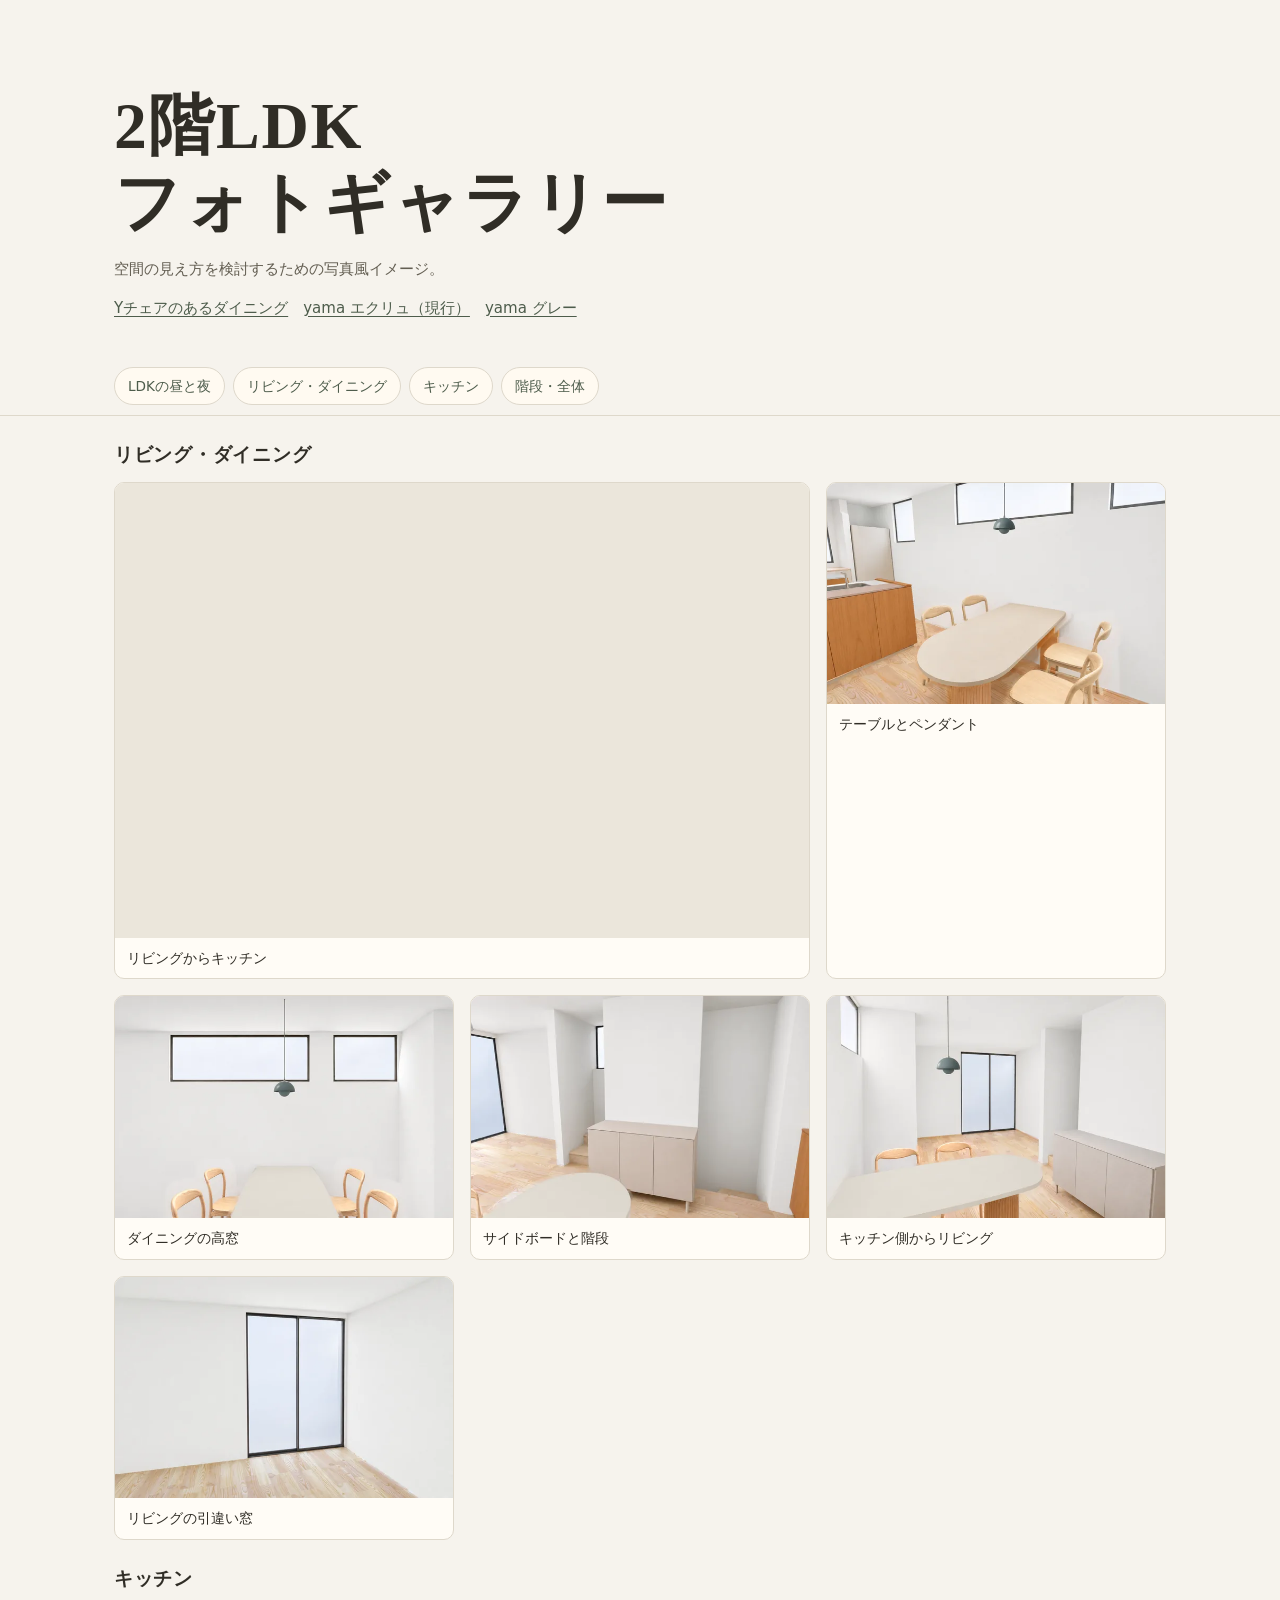
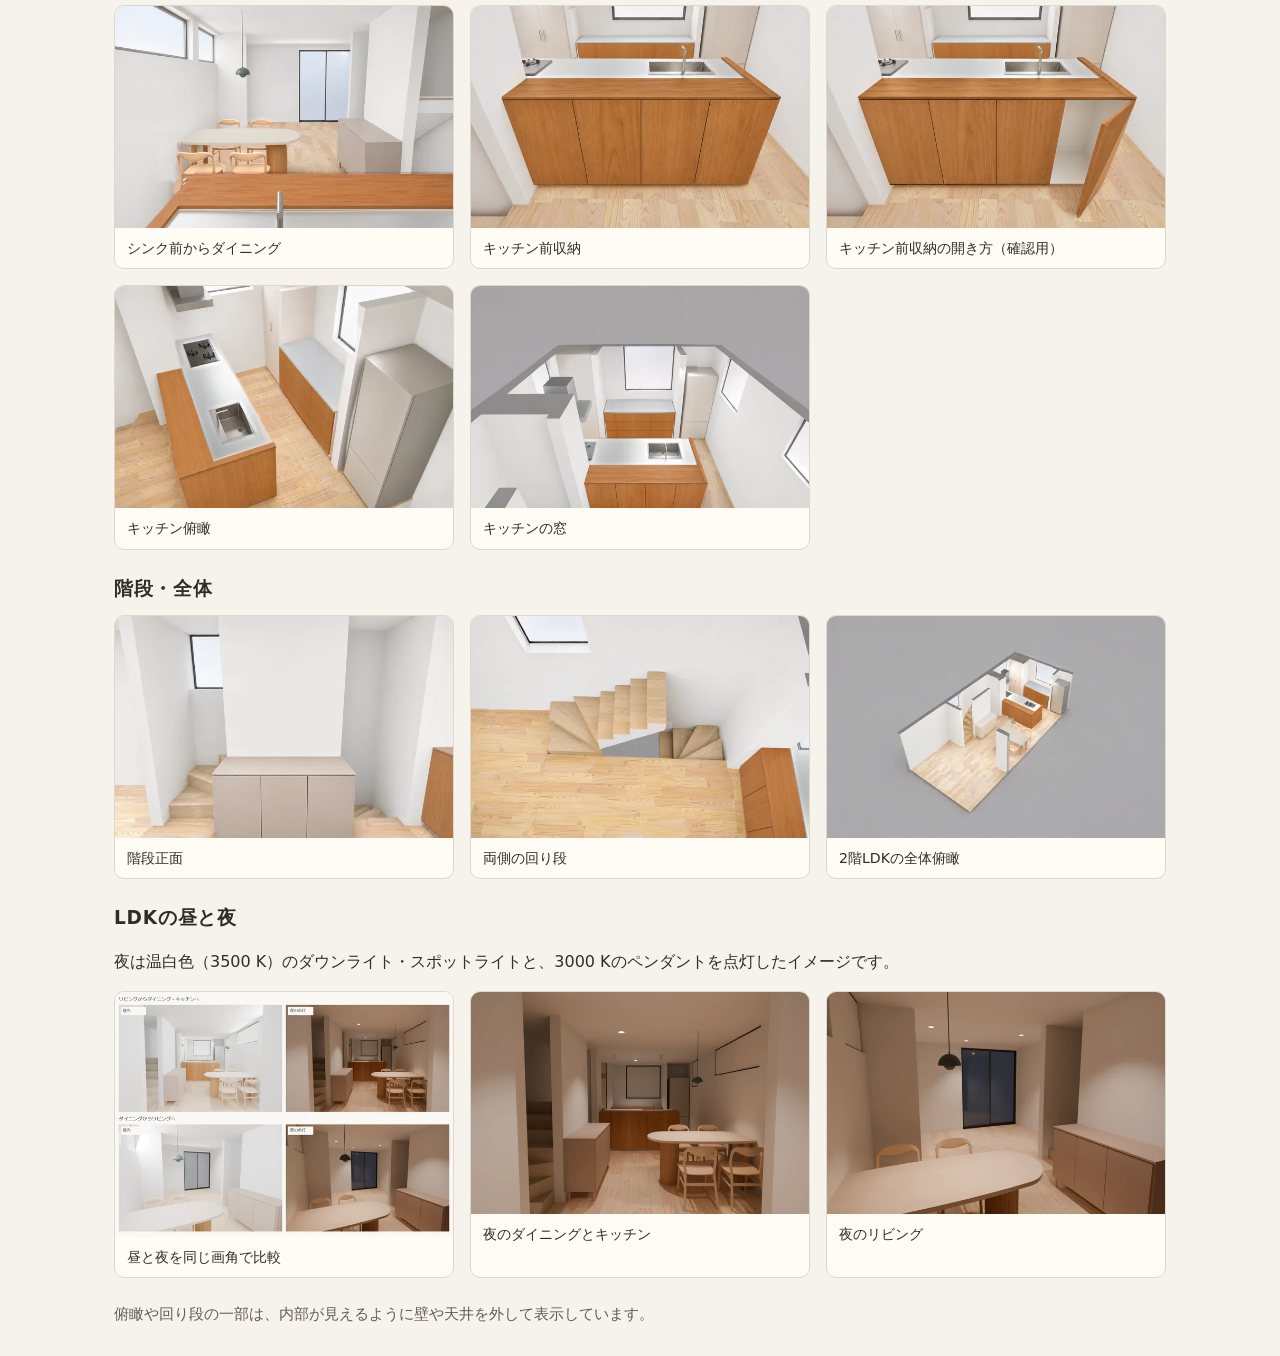
==== commit 0220f783: "LDKの昼夜比較と夜の2画角を公開" ====
--- a/index.html
+++ b/index.html
@@ -16,6 +16,7 @@
     <p><a href="y-chair.html">Yチェアのあるダイニング</a>　<a href="yama.html">yama エクリュ（現行）</a>　<a href="yama-gray.html">yama グレー</a></p>
   </header>
   <nav aria-label="ギャラリーの分類">
+    <a href="#evening">LDKの昼と夜</a>
     <a href="#living">リビング・ダイニング</a>
     <a href="#kitchen">キッチン</a>
     <a href="#stairs">階段・全体</a>
@@ -35,6 +36,15 @@
 <section id="stairs" aria-labelledby="stairs-title"><h2 id="stairs-title">階段・全体</h2><div class="cards"><a class="card" href="images/stairs-front.webp?v=08a12d5" data-photo="階段正面"><img src="images/stairs-front-small.webp?v=08a12d5" srcset="images/stairs-front-small.webp?v=08a12d5 640w, images/stairs-front.webp?v=08a12d5 1440w" sizes="(max-width: 560px) calc(100vw - 32px), (max-width: 850px) 47vw, 360px" width="640" height="420" alt="階段正面" loading="lazy" decoding="async"><span>階段正面</span></a>
 <a class="card" href="images/both-stair-turns.webp?v=4260cea" data-photo="両側の回り段"><img src="images/both-stair-turns-small.webp?v=4260cea" srcset="images/both-stair-turns-small.webp?v=4260cea 640w, images/both-stair-turns.webp?v=4260cea 1440w" sizes="(max-width: 560px) calc(100vw - 32px), (max-width: 850px) 47vw, 360px" width="640" height="420" alt="両側の回り段" loading="lazy" decoding="async"><span>両側の回り段</span></a>
 <a class="card" href="images/overview.webp?v=4200cea" data-photo="2階LDKの全体俯瞰"><img src="images/overview-small.webp?v=4200cea" srcset="images/overview-small.webp?v=4200cea 640w, images/overview.webp?v=4200cea 1440w" sizes="(max-width: 560px) calc(100vw - 32px), (max-width: 850px) 47vw, 360px" width="640" height="420" alt="2階LDKの全体俯瞰" loading="lazy" decoding="async"><span>2階LDKの全体俯瞰</span></a></div></section>
+<section id="evening" aria-labelledby="evening-title">
+<h2 id="evening-title">LDKの昼と夜</h2>
+<p>夜は温白色（3500 K）のダウンライト・スポットライトと、3000 Kのペンダントを点灯したイメージです。</p>
+<div class="cards">
+<a class="card" href="images/evening/interior.webp" data-photo="昼と夜を同じ画角で比較"><img src="images/evening/interior-small.webp" width="640" height="464" style="aspect-ratio:auto" alt="昼と夜を同じ画角で比較" loading="lazy" decoding="async"><span>昼と夜を同じ画角で比較</span></a>
+<a class="card" href="images/evening/living-to-kitchen.webp" data-photo="夜のダイニングとキッチン"><img src="images/evening/living-to-kitchen-small.webp" width="640" height="420" style="aspect-ratio:auto" alt="夜のダイニングとキッチン" loading="lazy" decoding="async"><span>夜のダイニングとキッチン</span></a>
+<a class="card" href="images/evening/kitchen-to-living.webp" data-photo="夜のリビング"><img src="images/evening/kitchen-to-living-small.webp" width="640" height="420" style="aspect-ratio:auto" alt="夜のリビング" loading="lazy" decoding="async"><span>夜のリビング</span></a>
+</div>
+</section>
   </main>
   <footer>俯瞰や回り段の一部は、内部が見えるように壁や天井を外して表示しています。</footer>
   <dialog aria-labelledby="photo-title">
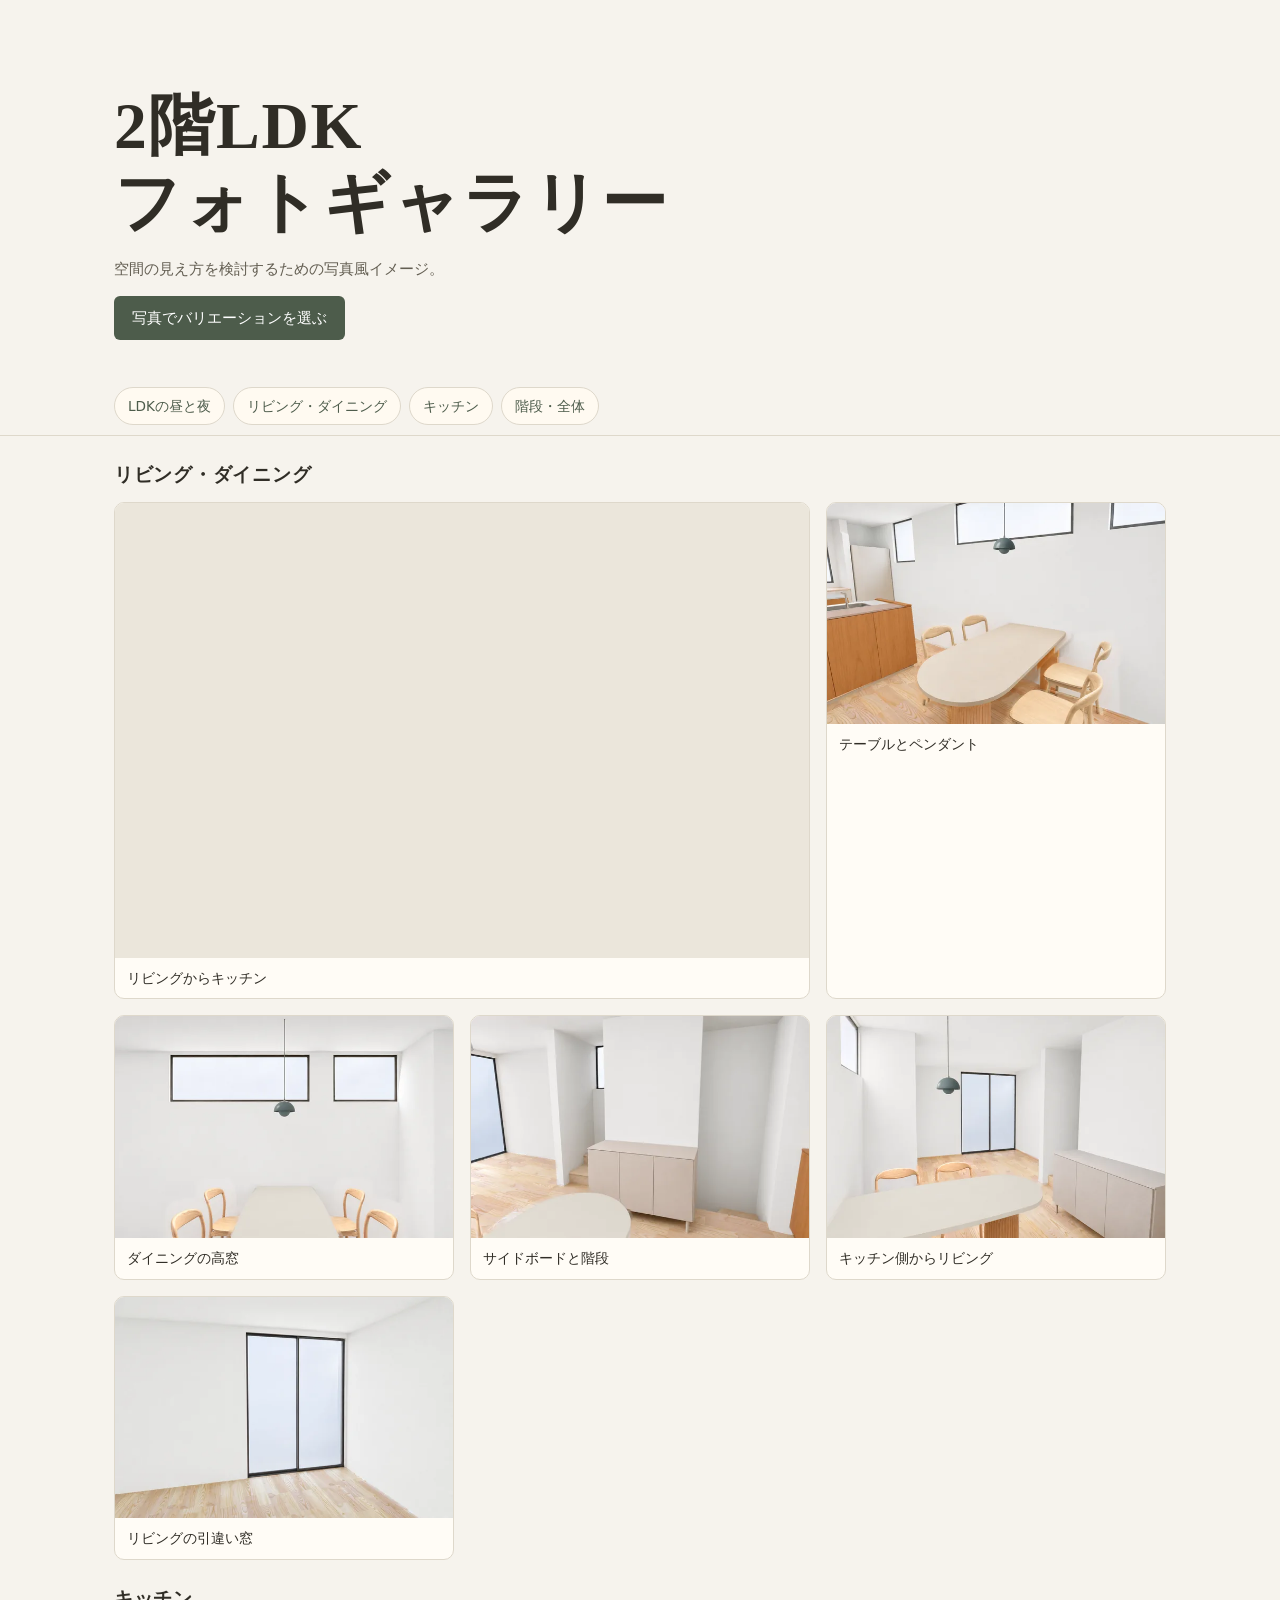
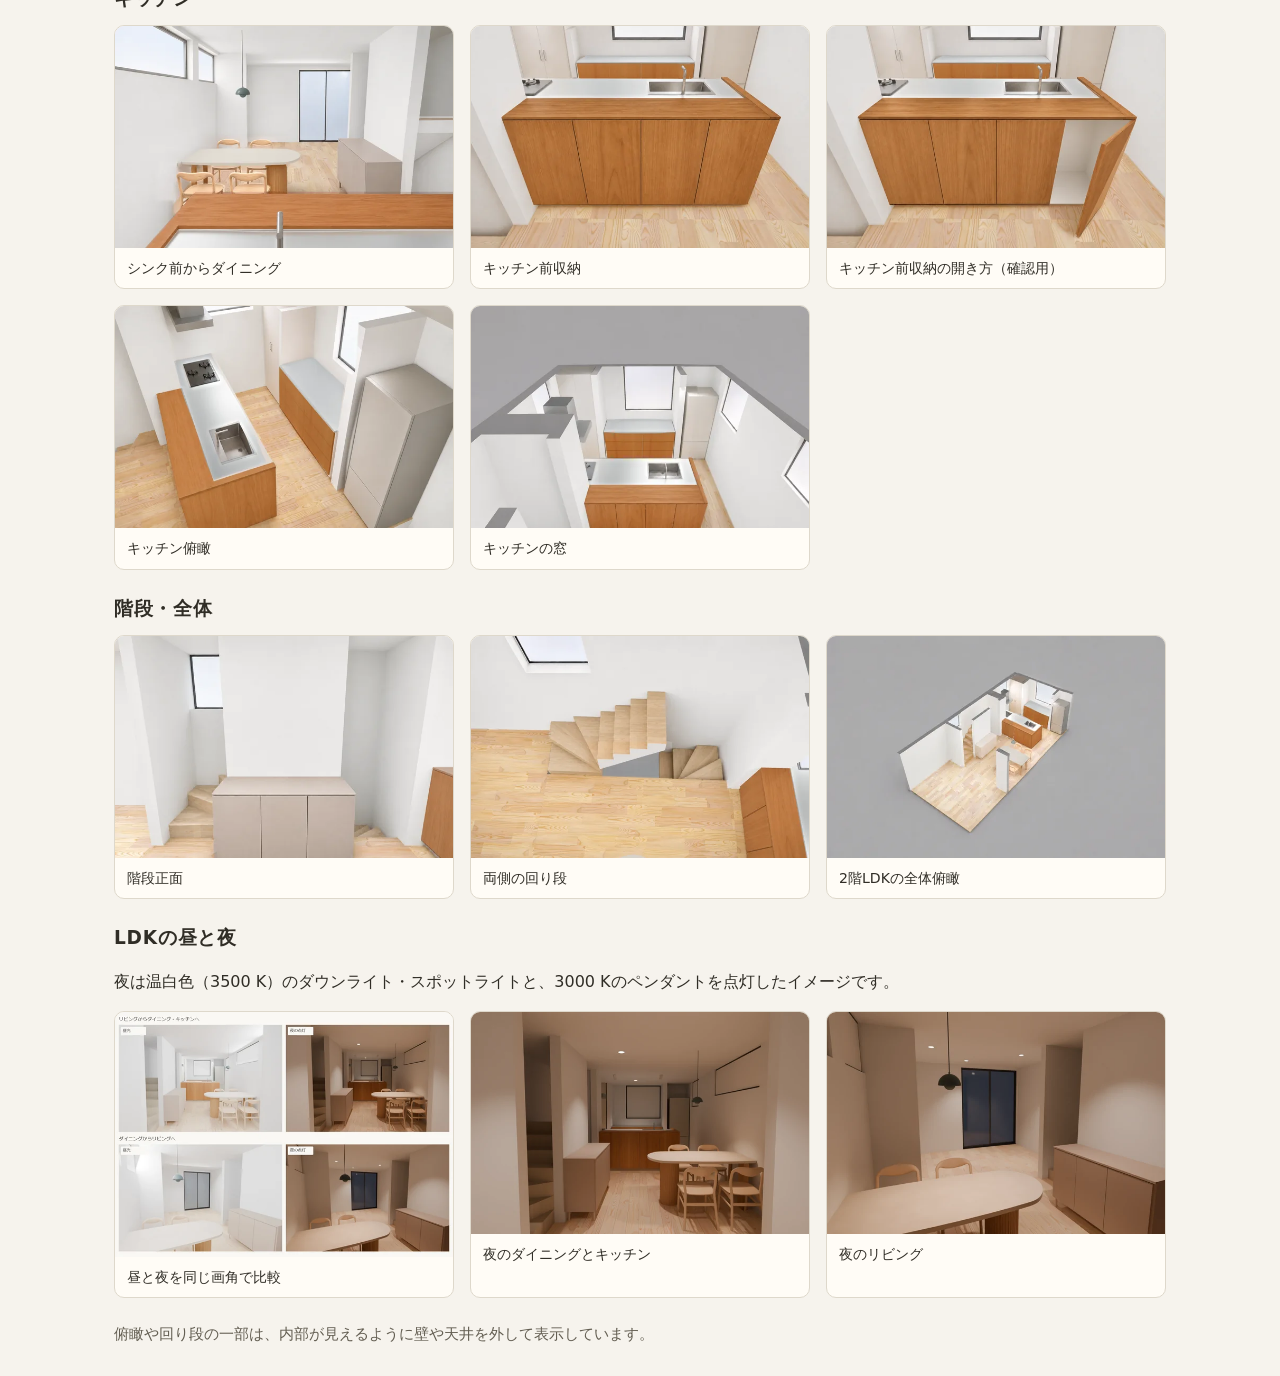
==== commit bceb3a10: "公開済みの全バリエーションを写真付き一覧から選択できるようにする" ====
--- a/index.html
+++ b/index.html
@@ -6,14 +6,14 @@
   <meta name="description" content="2階LDKの写真風イメージを、リビング・ダイニング、キッチン、階段の視点から見るギャラリー。">
   <meta name="theme-color" content="#f6f3ed">
   <title>2階LDK フォトギャラリー</title>
-  <link rel="stylesheet" href="site.css?v=a948c2a">
+  <link rel="stylesheet" href="site.css?v=variations1">
   <script src="gallery.js" defer></script>
 </head>
 <body>
   <header class="intro">
     <h1>2階LDK<br>フォトギャラリー</h1>
     <p>空間の見え方を検討するための写真風イメージ。</p>
-    <p><a href="y-chair.html">Yチェアのあるダイニング</a>　<a href="yama.html">yama エクリュ（現行）</a>　<a href="yama-gray.html">yama グレー</a></p>
+    <p class="picker-links"><a href="variations.html">写真でバリエーションを選ぶ</a></p>
   </header>
   <nav aria-label="ギャラリーの分類">
     <a href="#evening">LDKの昼と夜</a>
--- a/site.css
+++ b/site.css
@@ -29,3 +29,8 @@
 @media(max-width:560px){.cards{grid-template-columns:1fr;gap:12px}.card--feature{grid-column:auto}nav a{padding-inline:9px}}
 .intro a{color:var(--accent);text-underline-offset:3px}
 @media(min-width:561px){.cards--comparison{grid-template-columns:repeat(2,minmax(0,1fr))}}
+
+.picker-links{display:flex;align-items:center;flex-wrap:wrap;gap:12px}
+.intro .picker-links a:first-child{display:inline-block;padding:10px 18px;background:var(--accent);color:white;border-radius:6px;text-decoration:none}
+.intro .picker-links a:first-child:hover{text-decoration:underline}
+@media(max-width:560px){.variation-list .card{display:flex;align-items:center}.variation-list .card img{width:37%;height:auto}.variation-list .card span{padding:10px;font-size:.95rem}.variation-list .cards{gap:8px}}
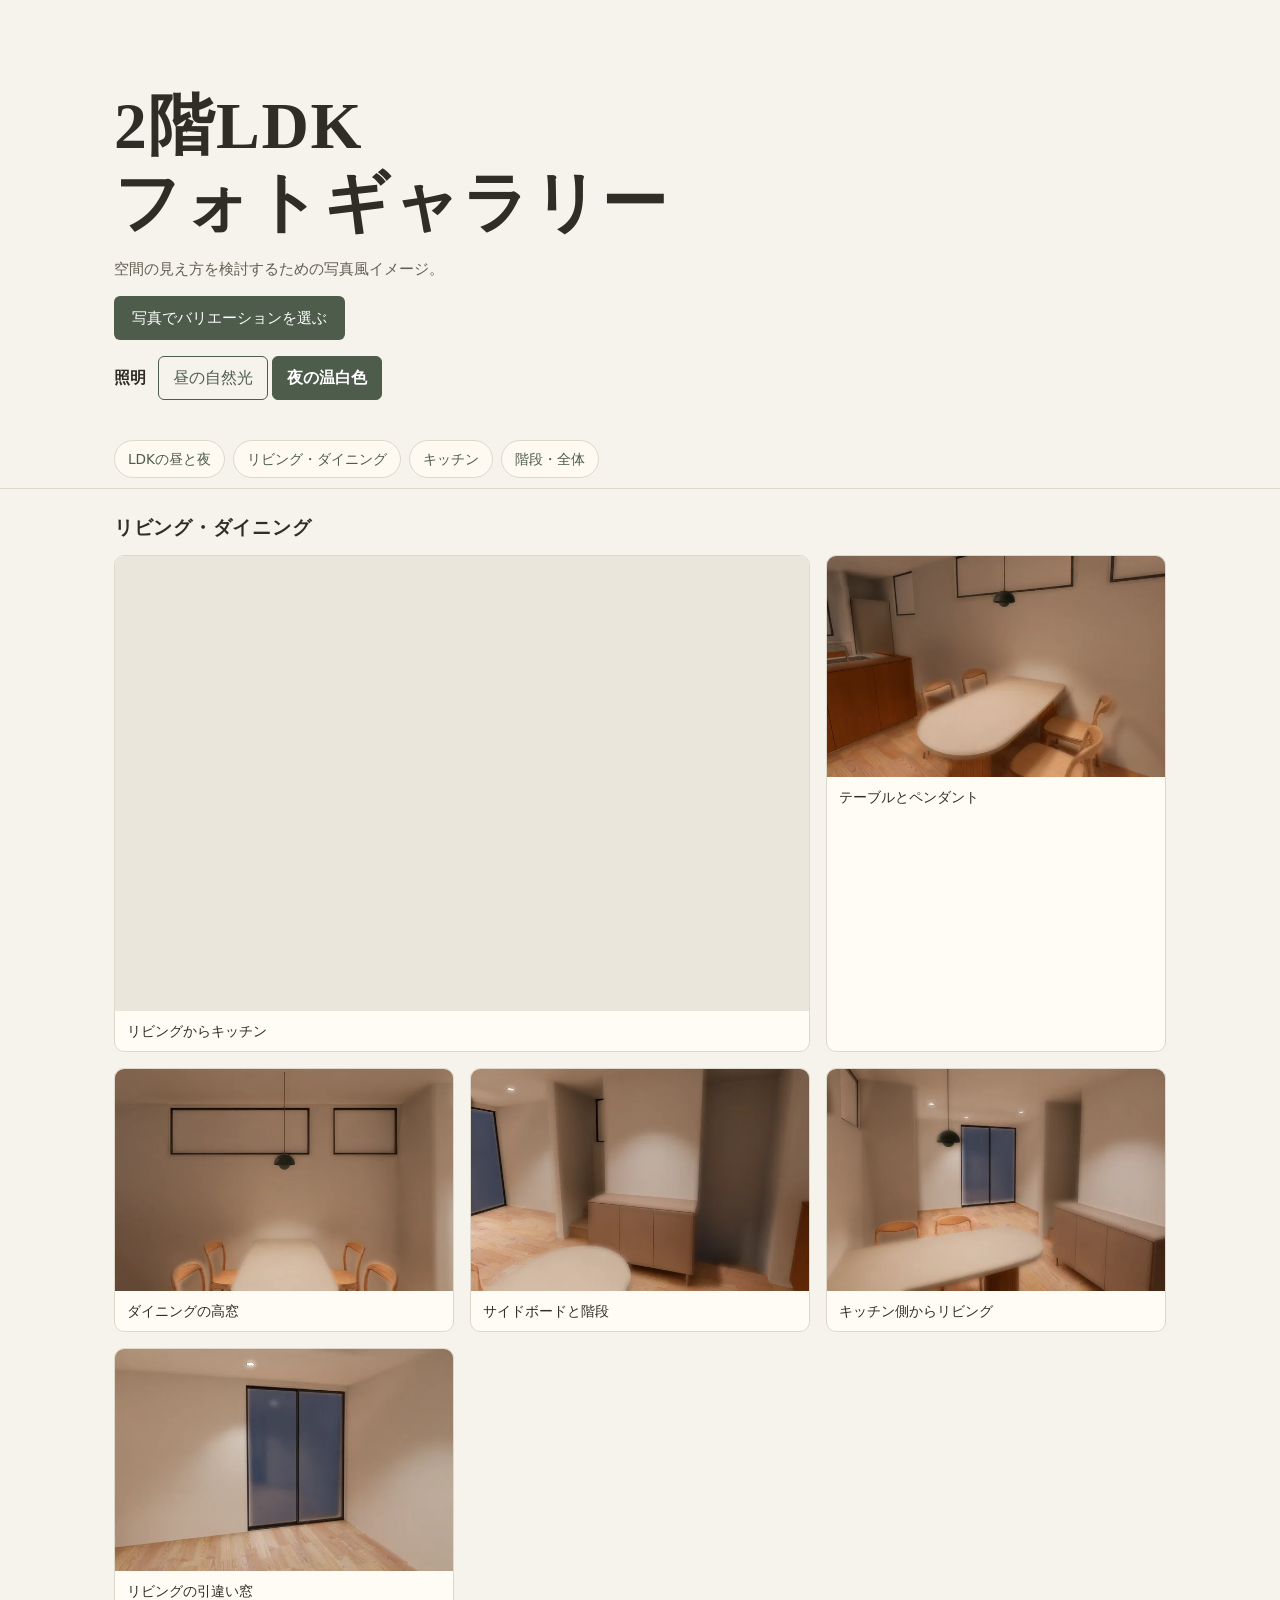
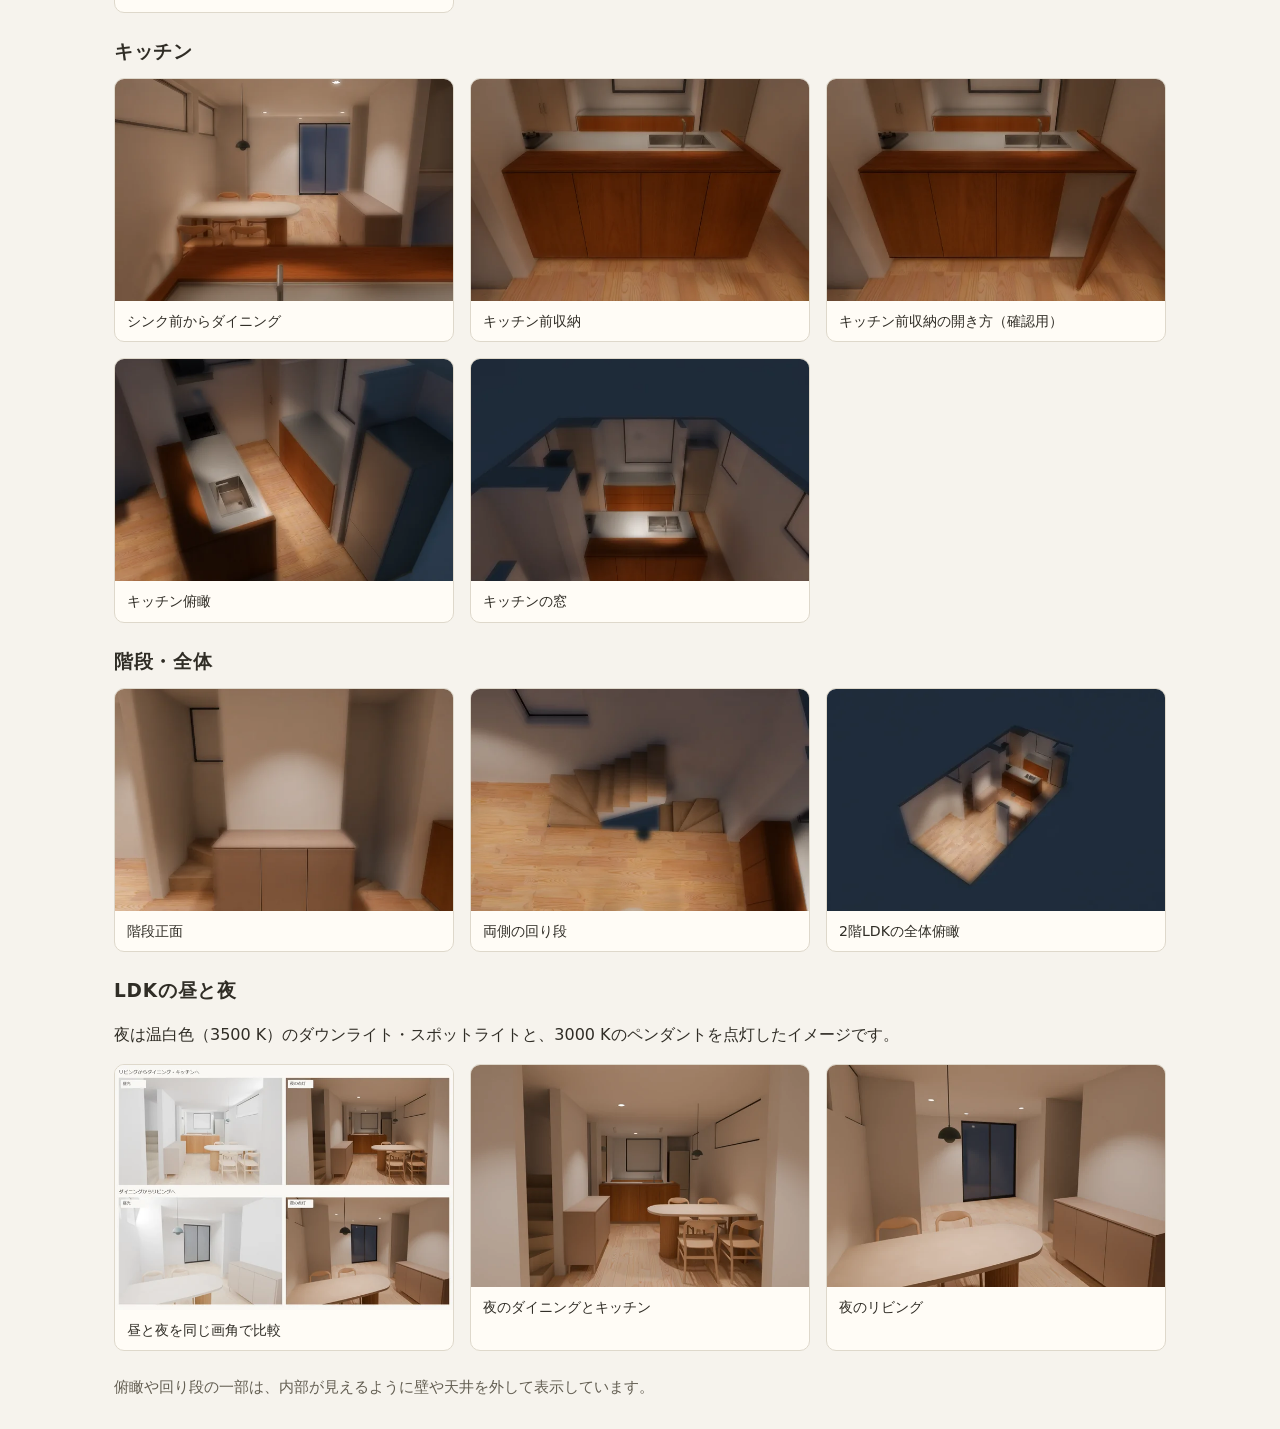
==== commit 4e91da34: "全画角と全チェア案に温白色の夜景切り替えを追加" ====
--- a/index.html
+++ b/index.html
@@ -6,15 +6,16 @@
   <meta name="description" content="2階LDKの写真風イメージを、リビング・ダイニング、キッチン、階段の視点から見るギャラリー。">
   <meta name="theme-color" content="#f6f3ed">
   <title>2階LDK フォトギャラリー</title>
-  <link rel="stylesheet" href="site.css?v=variations1">
+  <link rel="stylesheet" href="site.css?v=lighting1">
   <script src="gallery.js" defer></script>
+  <script src="lighting.js" defer></script>
 </head>
 <body>
   <header class="intro">
     <h1>2階LDK<br>フォトギャラリー</h1>
     <p>空間の見え方を検討するための写真風イメージ。</p>
     <p class="picker-links"><a href="variations.html">写真でバリエーションを選ぶ</a></p>
-  </header>
+  <div class="lighting-switch" role="group" aria-label="照明" data-lighting hidden><span>照明</span><button type="button" value="day" aria-pressed="false">昼の自然光</button><button type="button" value="night" aria-pressed="true">夜の温白色</button></div></header>
   <nav aria-label="ギャラリーの分類">
     <a href="#evening">LDKの昼と夜</a>
     <a href="#living">リビング・ダイニング</a>
--- a/site.css
+++ b/site.css
@@ -34,3 +34,8 @@
 .intro .picker-links a:first-child{display:inline-block;padding:10px 18px;background:var(--accent);color:white;border-radius:6px;text-decoration:none}
 .intro .picker-links a:first-child:hover{text-decoration:underline}
 @media(max-width:560px){.variation-list .card{display:flex;align-items:center}.variation-list .card img{width:37%;height:auto}.variation-list .card span{padding:10px;font-size:.95rem}.variation-list .cards{gap:8px}}
+.lighting-switch{display:flex;align-items:center;gap:4px;flex-wrap:wrap;margin:1rem 0 .5rem}
+.lighting-switch[hidden]{display:none}
+.lighting-switch span{margin-right:.5rem;font-weight:600}
+.lighting-switch button{font:inherit;color:var(--accent);background:var(--paper);border:1px solid var(--accent);border-radius:6px;min-height:44px;padding:6px 14px;cursor:pointer}
+.lighting-switch button[aria-pressed="true"]{background:var(--accent);color:white;font-weight:600}
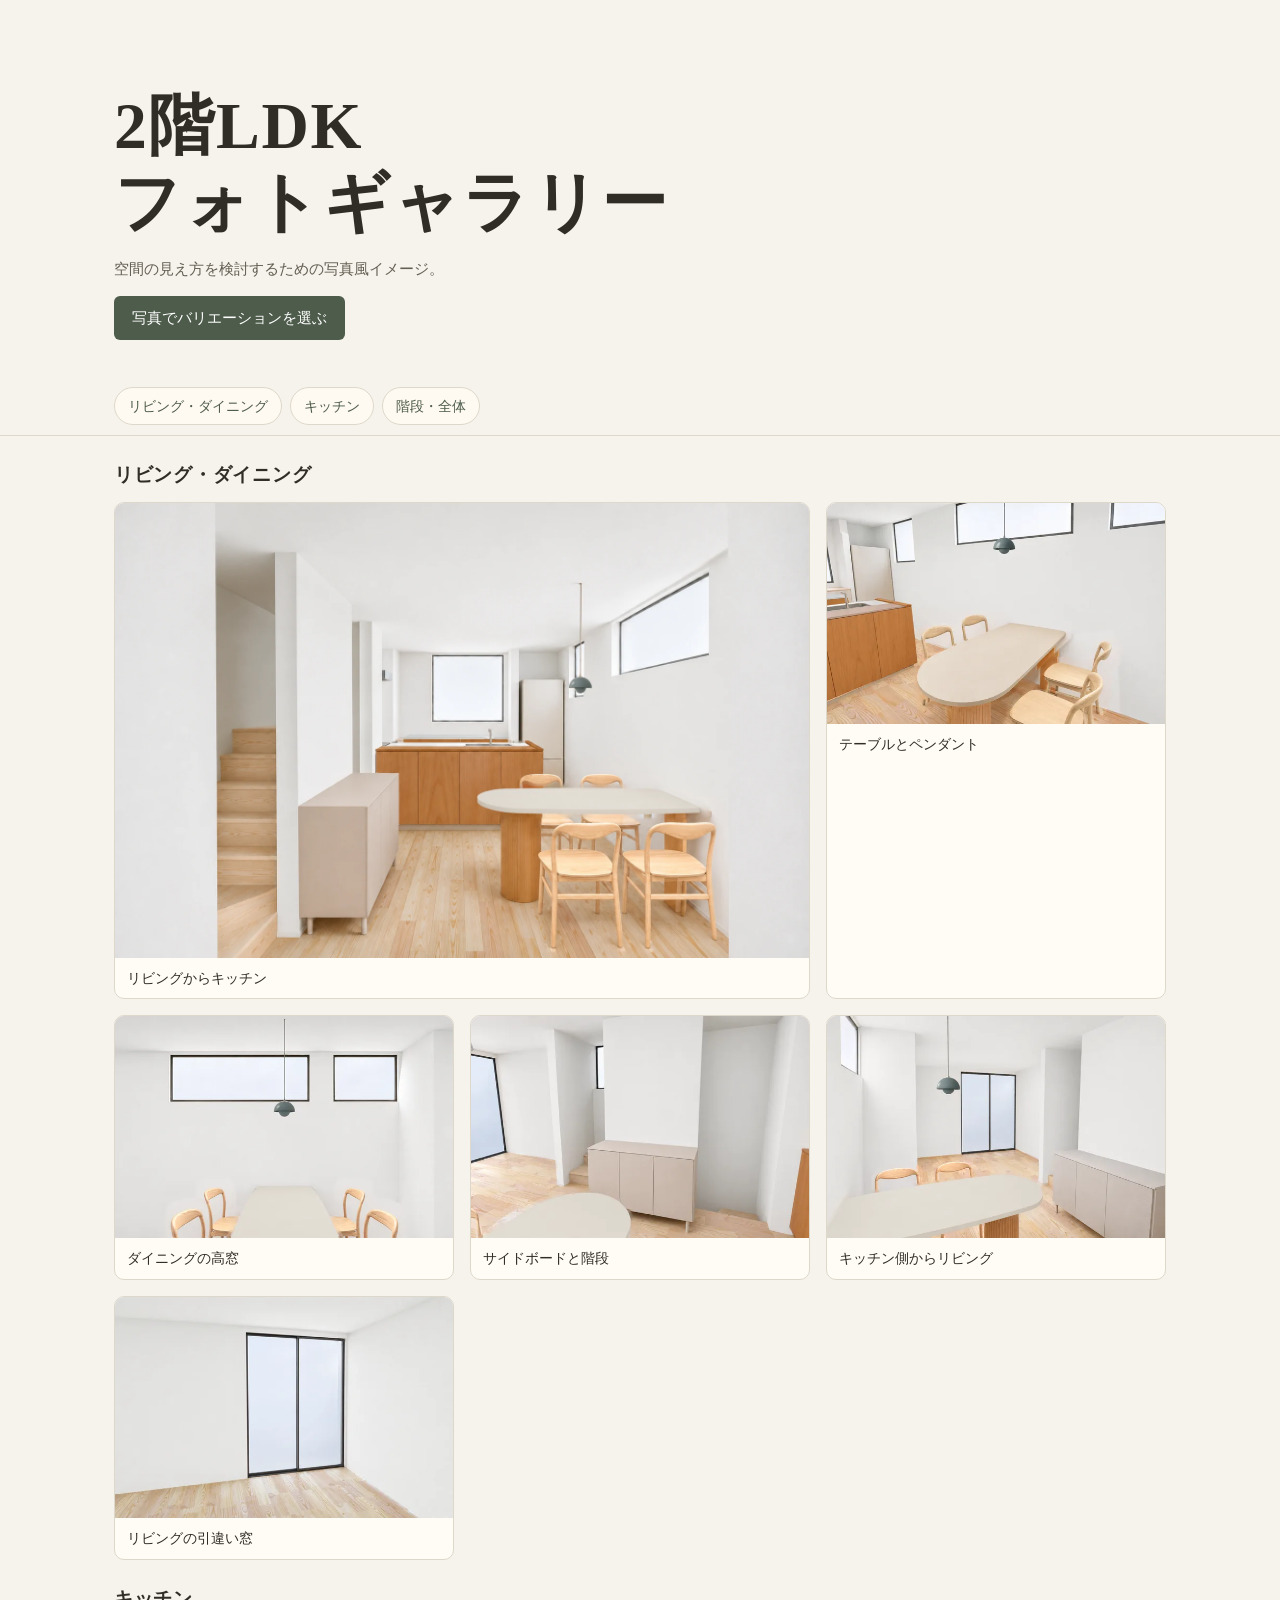
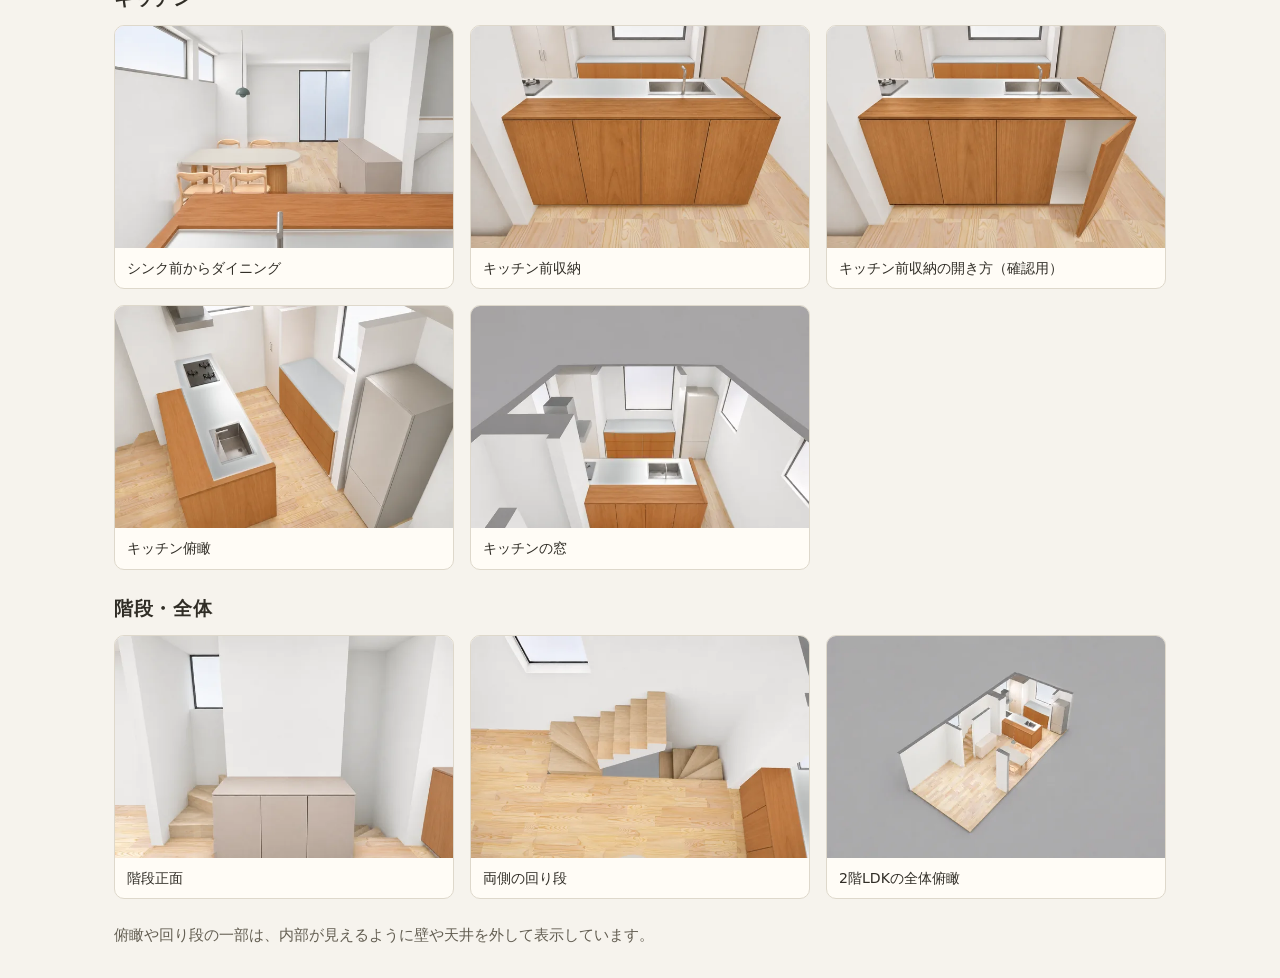
==== commit 90cfef6a: "夜版を取り下げて全6案を昼の写真に戻す" ====
--- a/index.html
+++ b/index.html
@@ -6,18 +6,16 @@
   <meta name="description" content="2階LDKの写真風イメージを、リビング・ダイニング、キッチン、階段の視点から見るギャラリー。">
   <meta name="theme-color" content="#f6f3ed">
   <title>2階LDK フォトギャラリー</title>
-  <link rel="stylesheet" href="site.css?v=lighting1">
+  <link rel="stylesheet" href="site.css?v=variations1">
   <script src="gallery.js" defer></script>
-  <script src="lighting.js" defer></script>
 </head>
 <body>
   <header class="intro">
     <h1>2階LDK<br>フォトギャラリー</h1>
     <p>空間の見え方を検討するための写真風イメージ。</p>
     <p class="picker-links"><a href="variations.html">写真でバリエーションを選ぶ</a></p>
-  <div class="lighting-switch" role="group" aria-label="照明" data-lighting hidden><span>照明</span><button type="button" value="day" aria-pressed="false">昼の自然光</button><button type="button" value="night" aria-pressed="true">夜の温白色</button></div></header>
+  </header>
   <nav aria-label="ギャラリーの分類">
-    <a href="#evening">LDKの昼と夜</a>
     <a href="#living">リビング・ダイニング</a>
     <a href="#kitchen">キッチン</a>
     <a href="#stairs">階段・全体</a>
@@ -37,15 +35,6 @@
 <section id="stairs" aria-labelledby="stairs-title"><h2 id="stairs-title">階段・全体</h2><div class="cards"><a class="card" href="images/stairs-front.webp?v=08a12d5" data-photo="階段正面"><img src="images/stairs-front-small.webp?v=08a12d5" srcset="images/stairs-front-small.webp?v=08a12d5 640w, images/stairs-front.webp?v=08a12d5 1440w" sizes="(max-width: 560px) calc(100vw - 32px), (max-width: 850px) 47vw, 360px" width="640" height="420" alt="階段正面" loading="lazy" decoding="async"><span>階段正面</span></a>
 <a class="card" href="images/both-stair-turns.webp?v=4260cea" data-photo="両側の回り段"><img src="images/both-stair-turns-small.webp?v=4260cea" srcset="images/both-stair-turns-small.webp?v=4260cea 640w, images/both-stair-turns.webp?v=4260cea 1440w" sizes="(max-width: 560px) calc(100vw - 32px), (max-width: 850px) 47vw, 360px" width="640" height="420" alt="両側の回り段" loading="lazy" decoding="async"><span>両側の回り段</span></a>
 <a class="card" href="images/overview.webp?v=4200cea" data-photo="2階LDKの全体俯瞰"><img src="images/overview-small.webp?v=4200cea" srcset="images/overview-small.webp?v=4200cea 640w, images/overview.webp?v=4200cea 1440w" sizes="(max-width: 560px) calc(100vw - 32px), (max-width: 850px) 47vw, 360px" width="640" height="420" alt="2階LDKの全体俯瞰" loading="lazy" decoding="async"><span>2階LDKの全体俯瞰</span></a></div></section>
-<section id="evening" aria-labelledby="evening-title">
-<h2 id="evening-title">LDKの昼と夜</h2>
-<p>夜は温白色（3500 K）のダウンライト・スポットライトと、3000 Kのペンダントを点灯したイメージです。</p>
-<div class="cards">
-<a class="card" href="images/evening/interior.webp" data-photo="昼と夜を同じ画角で比較"><img src="images/evening/interior-small.webp" width="640" height="464" style="aspect-ratio:auto" alt="昼と夜を同じ画角で比較" loading="lazy" decoding="async"><span>昼と夜を同じ画角で比較</span></a>
-<a class="card" href="images/evening/living-to-kitchen.webp" data-photo="夜のダイニングとキッチン"><img src="images/evening/living-to-kitchen-small.webp" width="640" height="420" style="aspect-ratio:auto" alt="夜のダイニングとキッチン" loading="lazy" decoding="async"><span>夜のダイニングとキッチン</span></a>
-<a class="card" href="images/evening/kitchen-to-living.webp" data-photo="夜のリビング"><img src="images/evening/kitchen-to-living-small.webp" width="640" height="420" style="aspect-ratio:auto" alt="夜のリビング" loading="lazy" decoding="async"><span>夜のリビング</span></a>
-</div>
-</section>
   </main>
   <footer>俯瞰や回り段の一部は、内部が見えるように壁や天井を外して表示しています。</footer>
   <dialog aria-labelledby="photo-title">
--- a/site.css
+++ b/site.css
@@ -34,8 +34,3 @@
 .intro .picker-links a:first-child{display:inline-block;padding:10px 18px;background:var(--accent);color:white;border-radius:6px;text-decoration:none}
 .intro .picker-links a:first-child:hover{text-decoration:underline}
 @media(max-width:560px){.variation-list .card{display:flex;align-items:center}.variation-list .card img{width:37%;height:auto}.variation-list .card span{padding:10px;font-size:.95rem}.variation-list .cards{gap:8px}}
-.lighting-switch{display:flex;align-items:center;gap:4px;flex-wrap:wrap;margin:1rem 0 .5rem}
-.lighting-switch[hidden]{display:none}
-.lighting-switch span{margin-right:.5rem;font-weight:600}
-.lighting-switch button{font:inherit;color:var(--accent);background:var(--paper);border:1px solid var(--accent);border-radius:6px;min-height:44px;padding:6px 14px;cursor:pointer}
-.lighting-switch button[aria-pressed="true"]{background:var(--accent);color:white;font-weight:600}
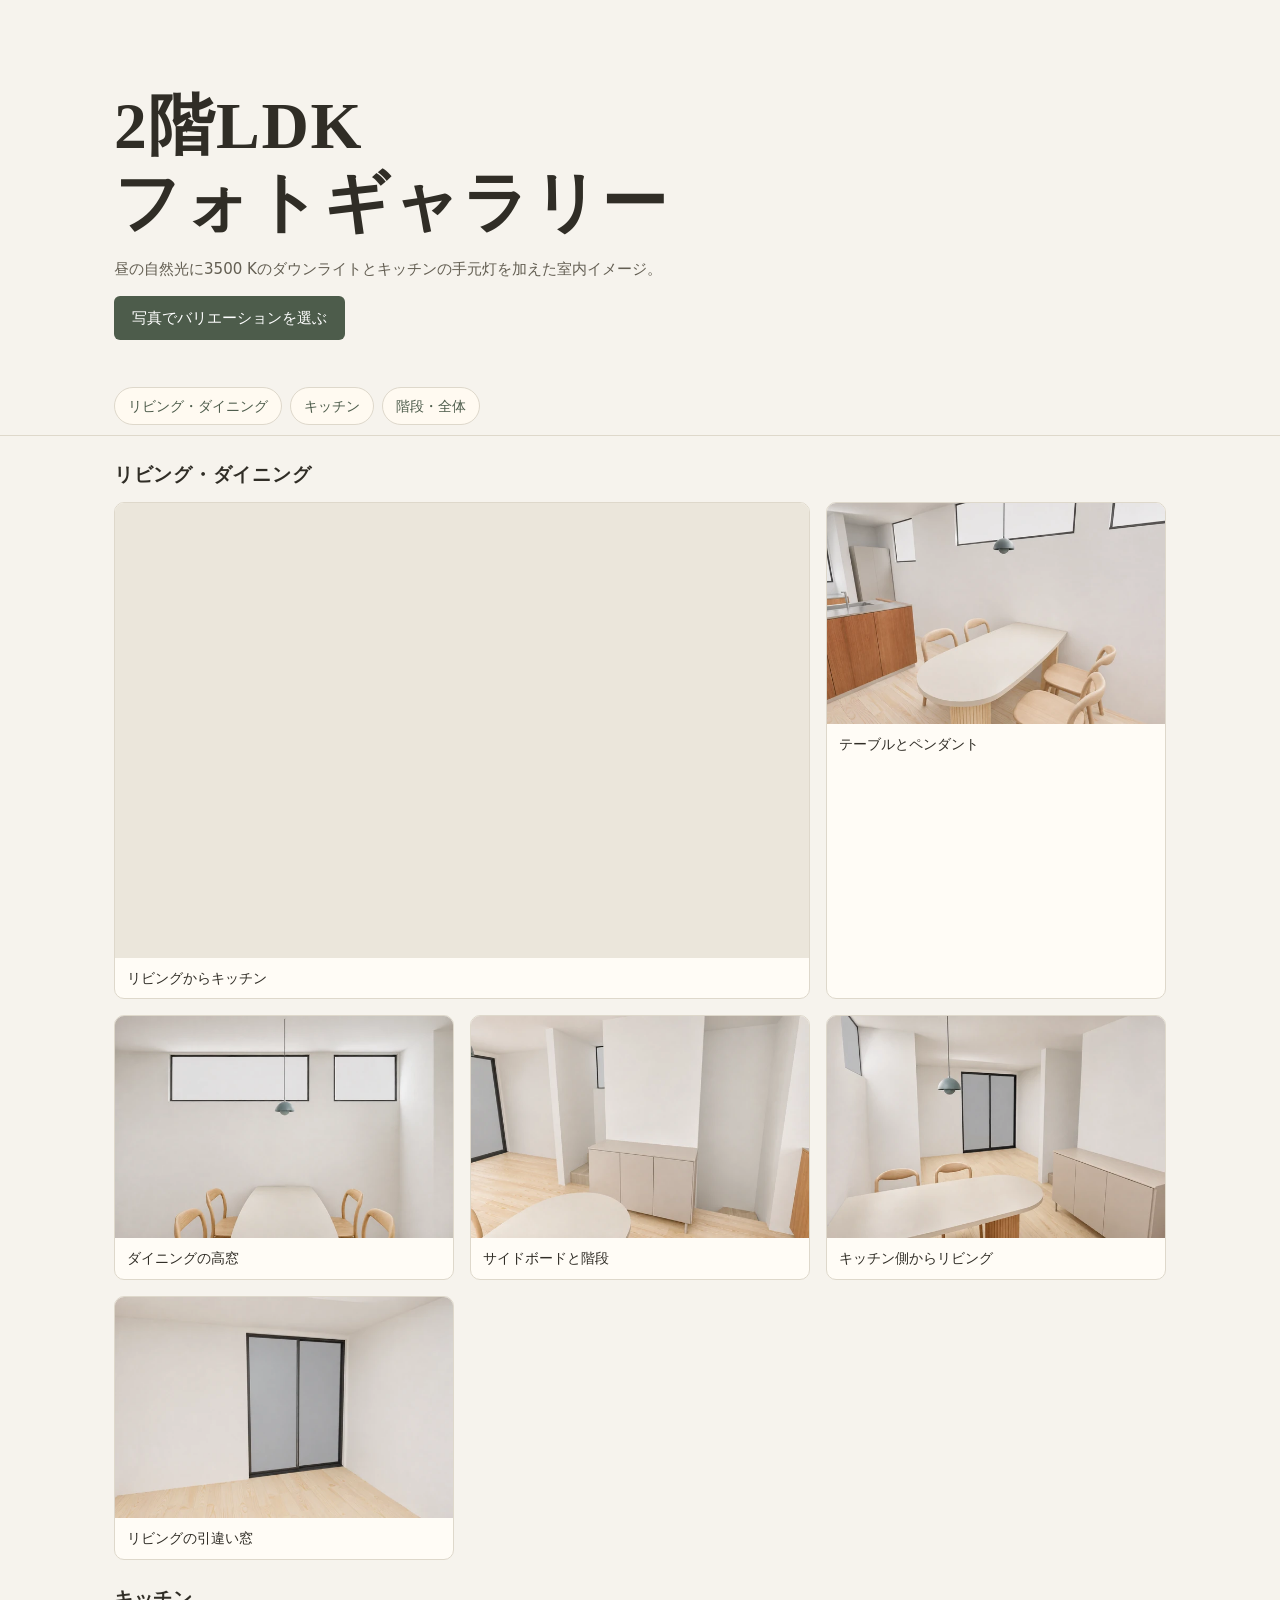
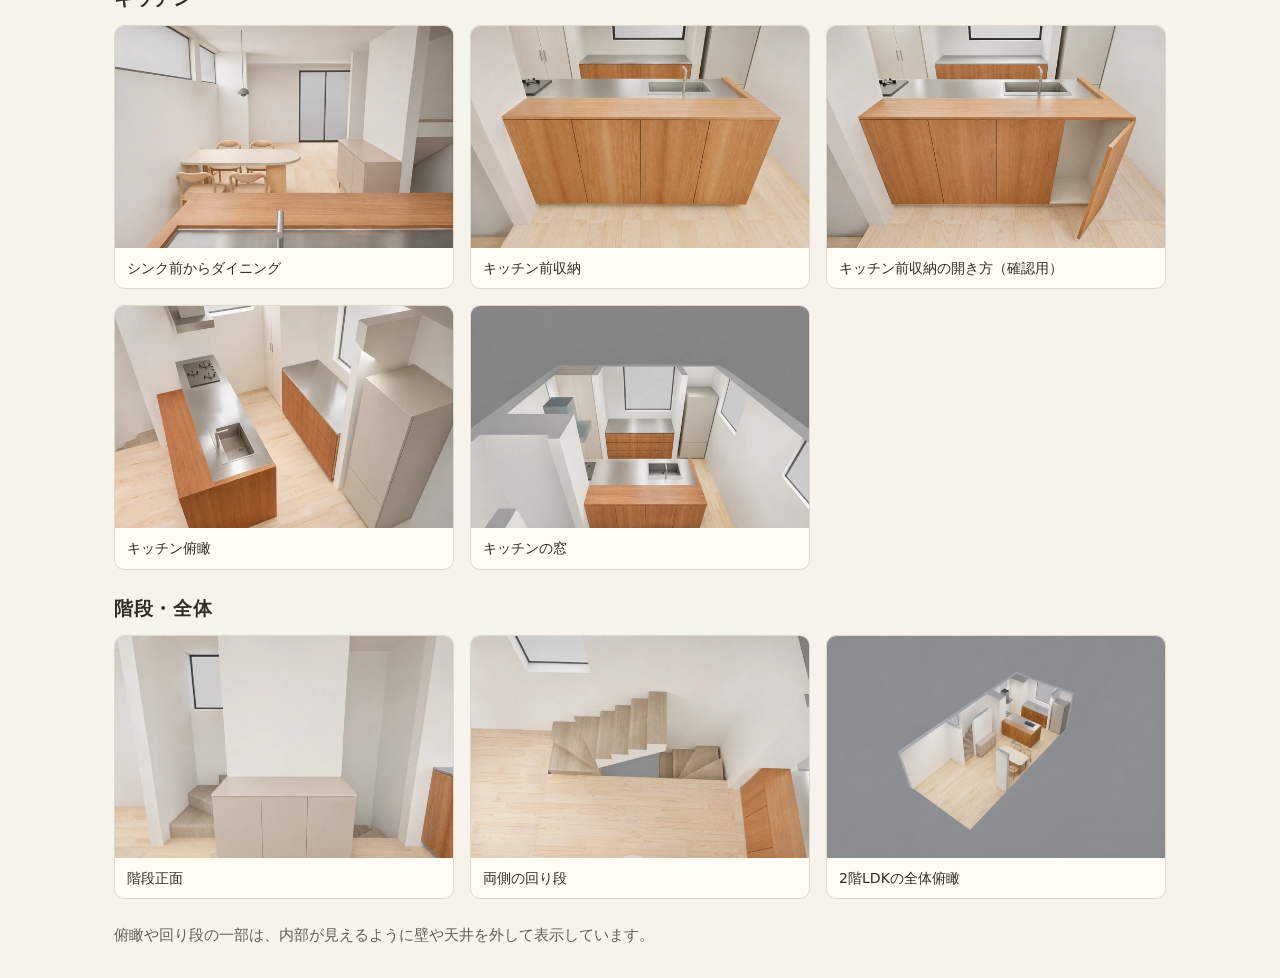
==== commit 01fa1cba: "点灯時のLDK写真28枚と各サムネイルを更新" ====
--- a/index.html
+++ b/index.html
@@ -12,7 +12,7 @@
 <body>
   <header class="intro">
     <h1>2階LDK<br>フォトギャラリー</h1>
-    <p>空間の見え方を検討するための写真風イメージ。</p>
+    <p>昼の自然光に3500 Kのダウンライトとキッチンの手元灯を加えた室内イメージ。</p>
     <p class="picker-links"><a href="variations.html">写真でバリエーションを選ぶ</a></p>
   </header>
   <nav aria-label="ギャラリーの分類">
@@ -21,20 +21,20 @@
     <a href="#stairs">階段・全体</a>
   </nav>
   <main>
-    <section id="living" aria-labelledby="living-title"><h2 id="living-title">リビング・ダイニング</h2><div class="cards"><a class="card card--feature" href="images/living.webp?v=4200cea" data-photo="リビングからキッチン"><img src="images/living-small.webp?v=4200cea" srcset="images/living-small.webp?v=4200cea 640w, images/living.webp?v=4200cea 1440w" sizes="(max-width: 560px) calc(100vw - 32px), (max-width: 850px) 91vw, 700px" width="640" height="420" alt="リビングからキッチン" fetchpriority="high" decoding="async"><span>リビングからキッチン</span></a>
-<a class="card" href="images/dining-table.webp?v=4200cea" data-photo="テーブルとペンダント"><img src="images/dining-table-small.webp?v=4200cea" srcset="images/dining-table-small.webp?v=4200cea 640w, images/dining-table.webp?v=4200cea 1440w" sizes="(max-width: 560px) calc(100vw - 32px), (max-width: 850px) 47vw, 360px" width="640" height="420" alt="テーブルとペンダント" loading="lazy" decoding="async"><span>テーブルとペンダント</span></a>
-<a class="card" href="images/dining-windows.webp?v=220b1ce" data-photo="ダイニングの高窓"><img src="images/dining-windows-small.webp?v=220b1ce" srcset="images/dining-windows-small.webp?v=220b1ce 640w, images/dining-windows.webp?v=220b1ce 1440w" sizes="(max-width: 560px) calc(100vw - 32px), (max-width: 850px) 47vw, 360px" width="640" height="420" alt="ダイニングの高窓" loading="lazy" decoding="async"><span>ダイニングの高窓</span></a>
-<a class="card" href="images/dining-stairwall.webp?v=a3d32e4" data-photo="サイドボードと階段"><img src="images/dining-stairwall-small.webp?v=a3d32e4" srcset="images/dining-stairwall-small.webp?v=a3d32e4 640w, images/dining-stairwall.webp?v=a3d32e4 1440w" sizes="(max-width: 560px) calc(100vw - 32px), (max-width: 850px) 47vw, 360px" width="640" height="420" alt="サイドボードと階段" loading="lazy" decoding="async"><span>サイドボードと階段</span></a>
-<a class="card" href="images/dining-reverse.webp?v=220b1ce" data-photo="キッチン側からリビング"><img src="images/dining-reverse-small.webp?v=220b1ce" srcset="images/dining-reverse-small.webp?v=220b1ce 640w, images/dining-reverse.webp?v=220b1ce 1440w" sizes="(max-width: 560px) calc(100vw - 32px), (max-width: 850px) 47vw, 360px" width="640" height="420" alt="キッチン側からリビング" loading="lazy" decoding="async"><span>キッチン側からリビング</span></a>
-<a class="card" href="images/living-window.webp?v=08a12d5" data-photo="リビングの引違い窓"><img src="images/living-window-small.webp?v=08a12d5" srcset="images/living-window-small.webp?v=08a12d5 640w, images/living-window.webp?v=08a12d5 1440w" sizes="(max-width: 560px) calc(100vw - 32px), (max-width: 850px) 47vw, 360px" width="640" height="420" alt="リビングの引違い窓" loading="lazy" decoding="async"><span>リビングの引違い窓</span></a></div></section>
-<section id="kitchen" aria-labelledby="kitchen-title"><h2 id="kitchen-title">キッチン</h2><div class="cards"><a class="card" href="images/from-sink.webp?v=4260cea" data-photo="シンク前からダイニング"><img src="images/from-sink-small.webp?v=4260cea" srcset="images/from-sink-small.webp?v=4260cea 640w, images/from-sink.webp?v=4260cea 1440w" sizes="(max-width: 560px) calc(100vw - 32px), (max-width: 850px) 47vw, 360px" width="640" height="420" alt="シンク前からダイニング" loading="lazy" decoding="async"><span>シンク前からダイニング</span></a>
-<a class="card" href="images/front-storage.webp?v=4200cea" data-photo="キッチン前収納"><img src="images/front-storage-small.webp?v=4200cea" srcset="images/front-storage-small.webp?v=4200cea 640w, images/front-storage.webp?v=4200cea 1440w" sizes="(max-width: 560px) calc(100vw - 32px), (max-width: 850px) 47vw, 360px" width="640" height="420" alt="キッチン前収納" loading="lazy" decoding="async"><span>キッチン前収納</span></a>
-<a class="card" href="images/front-storage-open.webp?v=4200cea" data-photo="キッチン前収納の開き方（確認用）"><img src="images/front-storage-open-small.webp?v=4200cea" srcset="images/front-storage-open-small.webp?v=4200cea 640w, images/front-storage-open.webp?v=4200cea 1440w" sizes="(max-width: 560px) calc(100vw - 32px), (max-width: 850px) 47vw, 360px" width="640" height="420" alt="キッチン前収納の開き方（確認用）" loading="lazy" decoding="async"><span>キッチン前収納の開き方（確認用）</span></a>
-<a class="card" href="images/kitchen-overhead.webp?v=4200cea" data-photo="キッチン俯瞰"><img src="images/kitchen-overhead-small.webp?v=4200cea" srcset="images/kitchen-overhead-small.webp?v=4200cea 640w, images/kitchen-overhead.webp?v=4200cea 1440w" sizes="(max-width: 560px) calc(100vw - 32px), (max-width: 850px) 47vw, 360px" width="640" height="420" alt="キッチン俯瞰" loading="lazy" decoding="async"><span>キッチン俯瞰</span></a>
-<a class="card" href="images/kitchen-windows.webp?v=4200cea" data-photo="キッチンの窓"><img src="images/kitchen-windows-small.webp?v=4200cea" srcset="images/kitchen-windows-small.webp?v=4200cea 640w, images/kitchen-windows.webp?v=4200cea 1440w" sizes="(max-width: 560px) calc(100vw - 32px), (max-width: 850px) 47vw, 360px" width="640" height="420" alt="キッチンの窓" loading="lazy" decoding="async"><span>キッチンの窓</span></a></div></section>
-<section id="stairs" aria-labelledby="stairs-title"><h2 id="stairs-title">階段・全体</h2><div class="cards"><a class="card" href="images/stairs-front.webp?v=08a12d5" data-photo="階段正面"><img src="images/stairs-front-small.webp?v=08a12d5" srcset="images/stairs-front-small.webp?v=08a12d5 640w, images/stairs-front.webp?v=08a12d5 1440w" sizes="(max-width: 560px) calc(100vw - 32px), (max-width: 850px) 47vw, 360px" width="640" height="420" alt="階段正面" loading="lazy" decoding="async"><span>階段正面</span></a>
-<a class="card" href="images/both-stair-turns.webp?v=4260cea" data-photo="両側の回り段"><img src="images/both-stair-turns-small.webp?v=4260cea" srcset="images/both-stair-turns-small.webp?v=4260cea 640w, images/both-stair-turns.webp?v=4260cea 1440w" sizes="(max-width: 560px) calc(100vw - 32px), (max-width: 850px) 47vw, 360px" width="640" height="420" alt="両側の回り段" loading="lazy" decoding="async"><span>両側の回り段</span></a>
-<a class="card" href="images/overview.webp?v=4200cea" data-photo="2階LDKの全体俯瞰"><img src="images/overview-small.webp?v=4200cea" srcset="images/overview-small.webp?v=4200cea 640w, images/overview.webp?v=4200cea 1440w" sizes="(max-width: 560px) calc(100vw - 32px), (max-width: 850px) 47vw, 360px" width="640" height="420" alt="2階LDKの全体俯瞰" loading="lazy" decoding="async"><span>2階LDKの全体俯瞰</span></a></div></section>
+    <section id="living" aria-labelledby="living-title"><h2 id="living-title">リビング・ダイニング</h2><div class="cards"><a class="card card--feature" href="images/living.webp?v=8c4b9c2b92ea" data-photo="リビングからキッチン"><img src="images/living-small.webp?v=a853def57e7d" srcset="images/living-small.webp?v=a853def57e7d 640w, images/living.webp?v=8c4b9c2b92ea 1440w" sizes="(max-width: 560px) calc(100vw - 32px), (max-width: 850px) 91vw, 700px" width="640" height="420" alt="リビングからキッチン" fetchpriority="high" decoding="async"><span>リビングからキッチン</span></a>
+<a class="card" href="images/dining-table.webp?v=ffc983aec361" data-photo="テーブルとペンダント"><img src="images/dining-table-small.webp?v=67251b33592f" srcset="images/dining-table-small.webp?v=67251b33592f 640w, images/dining-table.webp?v=ffc983aec361 1440w" sizes="(max-width: 560px) calc(100vw - 32px), (max-width: 850px) 47vw, 360px" width="640" height="420" alt="テーブルとペンダント" loading="lazy" decoding="async"><span>テーブルとペンダント</span></a>
+<a class="card" href="images/dining-windows.webp?v=503e1081a894" data-photo="ダイニングの高窓"><img src="images/dining-windows-small.webp?v=bbb4752cb591" srcset="images/dining-windows-small.webp?v=bbb4752cb591 640w, images/dining-windows.webp?v=503e1081a894 1440w" sizes="(max-width: 560px) calc(100vw - 32px), (max-width: 850px) 47vw, 360px" width="640" height="420" alt="ダイニングの高窓" loading="lazy" decoding="async"><span>ダイニングの高窓</span></a>
+<a class="card" href="images/dining-stairwall.webp?v=01742207b07f" data-photo="サイドボードと階段"><img src="images/dining-stairwall-small.webp?v=6c9aecd0bfc0" srcset="images/dining-stairwall-small.webp?v=6c9aecd0bfc0 640w, images/dining-stairwall.webp?v=01742207b07f 1440w" sizes="(max-width: 560px) calc(100vw - 32px), (max-width: 850px) 47vw, 360px" width="640" height="420" alt="サイドボードと階段" loading="lazy" decoding="async"><span>サイドボードと階段</span></a>
+<a class="card" href="images/dining-reverse.webp?v=adc136e19389" data-photo="キッチン側からリビング"><img src="images/dining-reverse-small.webp?v=cea8ea8ffd6b" srcset="images/dining-reverse-small.webp?v=cea8ea8ffd6b 640w, images/dining-reverse.webp?v=adc136e19389 1440w" sizes="(max-width: 560px) calc(100vw - 32px), (max-width: 850px) 47vw, 360px" width="640" height="420" alt="キッチン側からリビング" loading="lazy" decoding="async"><span>キッチン側からリビング</span></a>
+<a class="card" href="images/living-window.webp?v=21063cb6c818" data-photo="リビングの引違い窓"><img src="images/living-window-small.webp?v=cbe77581dbd4" srcset="images/living-window-small.webp?v=cbe77581dbd4 640w, images/living-window.webp?v=21063cb6c818 1440w" sizes="(max-width: 560px) calc(100vw - 32px), (max-width: 850px) 47vw, 360px" width="640" height="420" alt="リビングの引違い窓" loading="lazy" decoding="async"><span>リビングの引違い窓</span></a></div></section>
+<section id="kitchen" aria-labelledby="kitchen-title"><h2 id="kitchen-title">キッチン</h2><div class="cards"><a class="card" href="images/from-sink.webp?v=83ec22ecd152" data-photo="シンク前からダイニング"><img src="images/from-sink-small.webp?v=ef12d24cfb05" srcset="images/from-sink-small.webp?v=ef12d24cfb05 640w, images/from-sink.webp?v=83ec22ecd152 1440w" sizes="(max-width: 560px) calc(100vw - 32px), (max-width: 850px) 47vw, 360px" width="640" height="420" alt="シンク前からダイニング" loading="lazy" decoding="async"><span>シンク前からダイニング</span></a>
+<a class="card" href="images/front-storage.webp?v=e6ffd6678a72" data-photo="キッチン前収納"><img src="images/front-storage-small.webp?v=9f304cd3a77d" srcset="images/front-storage-small.webp?v=9f304cd3a77d 640w, images/front-storage.webp?v=e6ffd6678a72 1440w" sizes="(max-width: 560px) calc(100vw - 32px), (max-width: 850px) 47vw, 360px" width="640" height="420" alt="キッチン前収納" loading="lazy" decoding="async"><span>キッチン前収納</span></a>
+<a class="card" href="images/front-storage-open.webp?v=288b85e6d314" data-photo="キッチン前収納の開き方（確認用）"><img src="images/front-storage-open-small.webp?v=1dcbb5cc7912" srcset="images/front-storage-open-small.webp?v=1dcbb5cc7912 640w, images/front-storage-open.webp?v=288b85e6d314 1440w" sizes="(max-width: 560px) calc(100vw - 32px), (max-width: 850px) 47vw, 360px" width="640" height="420" alt="キッチン前収納の開き方（確認用）" loading="lazy" decoding="async"><span>キッチン前収納の開き方（確認用）</span></a>
+<a class="card" href="images/kitchen-overhead.webp?v=d48db47eab72" data-photo="キッチン俯瞰"><img src="images/kitchen-overhead-small.webp?v=1b0a11e03ee4" srcset="images/kitchen-overhead-small.webp?v=1b0a11e03ee4 640w, images/kitchen-overhead.webp?v=d48db47eab72 1440w" sizes="(max-width: 560px) calc(100vw - 32px), (max-width: 850px) 47vw, 360px" width="640" height="420" alt="キッチン俯瞰" loading="lazy" decoding="async"><span>キッチン俯瞰</span></a>
+<a class="card" href="images/kitchen-windows.webp?v=82e6e49c7b41" data-photo="キッチンの窓"><img src="images/kitchen-windows-small.webp?v=ebb506ad2080" srcset="images/kitchen-windows-small.webp?v=ebb506ad2080 640w, images/kitchen-windows.webp?v=82e6e49c7b41 1440w" sizes="(max-width: 560px) calc(100vw - 32px), (max-width: 850px) 47vw, 360px" width="640" height="420" alt="キッチンの窓" loading="lazy" decoding="async"><span>キッチンの窓</span></a></div></section>
+<section id="stairs" aria-labelledby="stairs-title"><h2 id="stairs-title">階段・全体</h2><div class="cards"><a class="card" href="images/stairs-front.webp?v=20c3c620db96" data-photo="階段正面"><img src="images/stairs-front-small.webp?v=b94a1d56bf62" srcset="images/stairs-front-small.webp?v=b94a1d56bf62 640w, images/stairs-front.webp?v=20c3c620db96 1440w" sizes="(max-width: 560px) calc(100vw - 32px), (max-width: 850px) 47vw, 360px" width="640" height="420" alt="階段正面" loading="lazy" decoding="async"><span>階段正面</span></a>
+<a class="card" href="images/both-stair-turns.webp?v=9f523e5b48e6" data-photo="両側の回り段"><img src="images/both-stair-turns-small.webp?v=ee6c0409cfe9" srcset="images/both-stair-turns-small.webp?v=ee6c0409cfe9 640w, images/both-stair-turns.webp?v=9f523e5b48e6 1440w" sizes="(max-width: 560px) calc(100vw - 32px), (max-width: 850px) 47vw, 360px" width="640" height="420" alt="両側の回り段" loading="lazy" decoding="async"><span>両側の回り段</span></a>
+<a class="card" href="images/overview.webp?v=6a8c0da0fe2c" data-photo="2階LDKの全体俯瞰"><img src="images/overview-small.webp?v=ffd80ca1b129" srcset="images/overview-small.webp?v=ffd80ca1b129 640w, images/overview.webp?v=6a8c0da0fe2c 1440w" sizes="(max-width: 560px) calc(100vw - 32px), (max-width: 850px) 47vw, 360px" width="640" height="420" alt="2階LDKの全体俯瞰" loading="lazy" decoding="async"><span>2階LDKの全体俯瞰</span></a></div></section>
   </main>
   <footer>俯瞰や回り段の一部は、内部が見えるように壁や天井を外して表示しています。</footer>
   <dialog aria-labelledby="photo-title">
